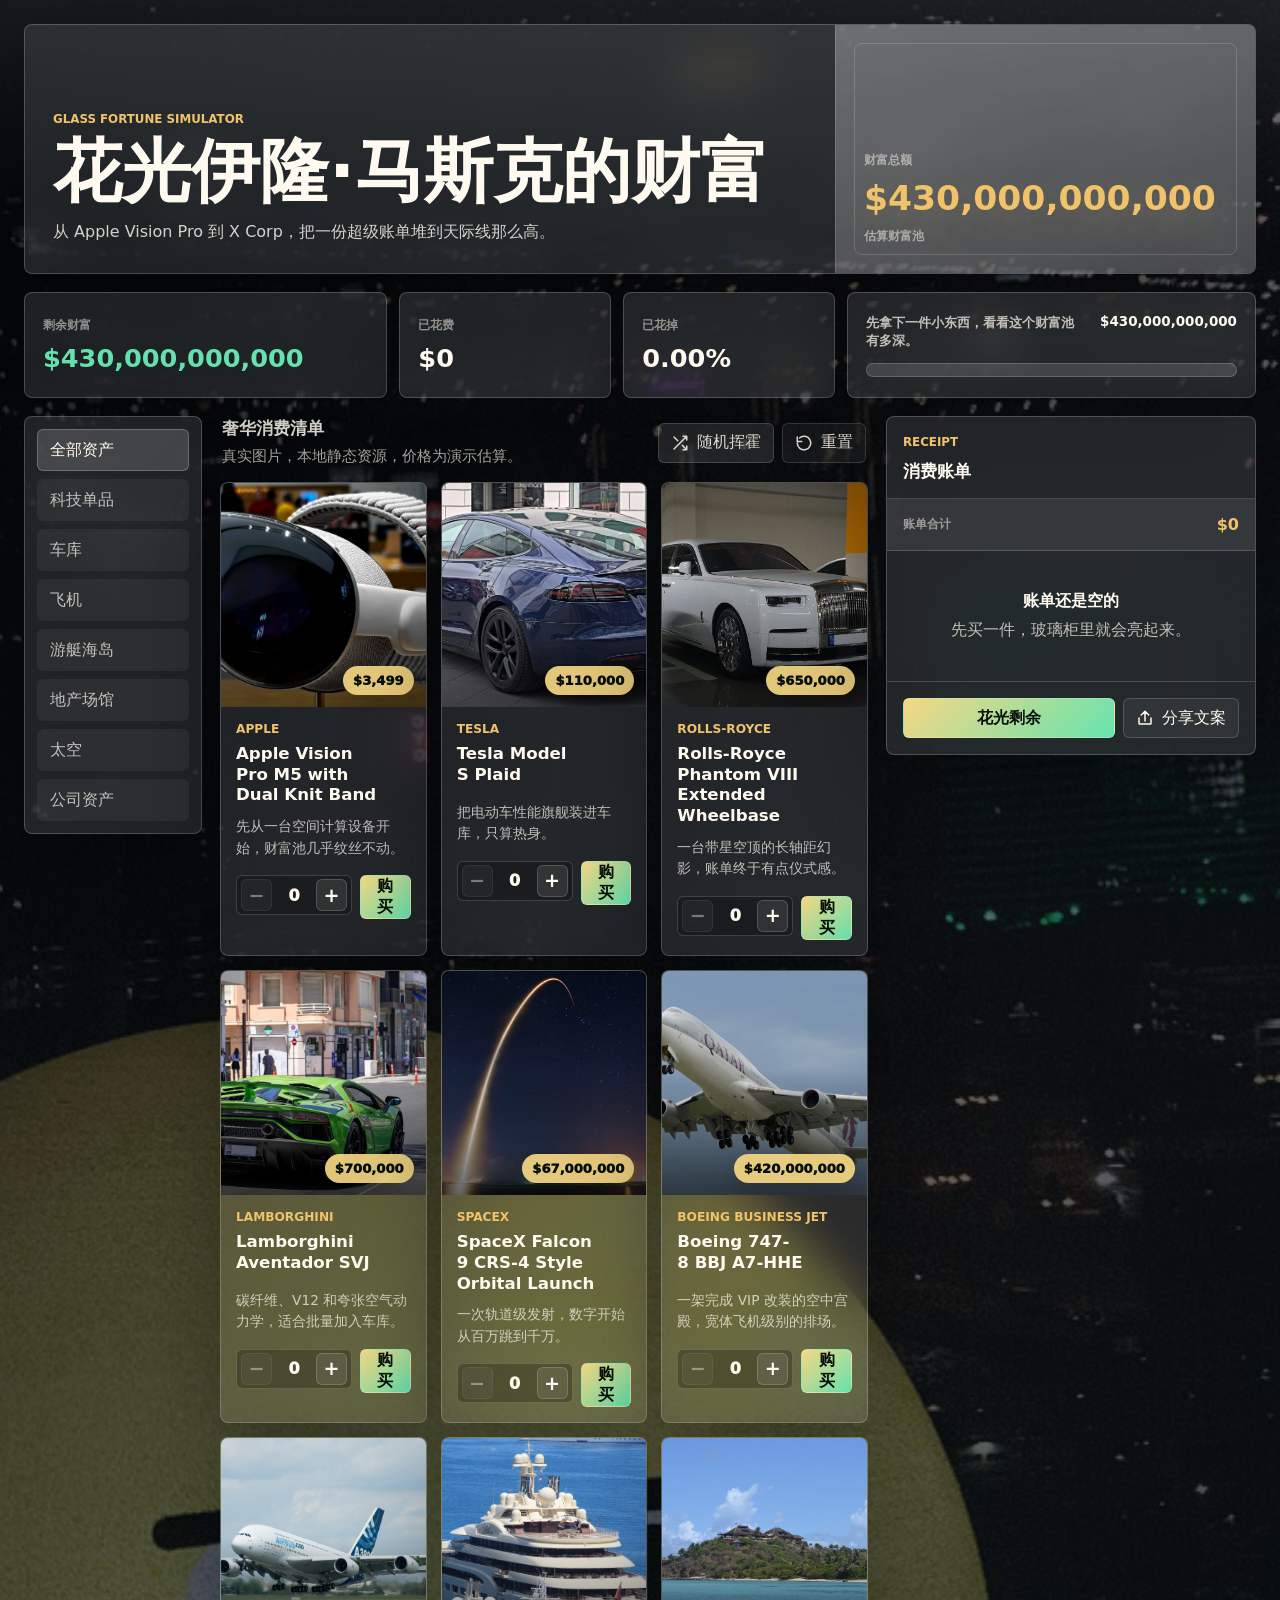
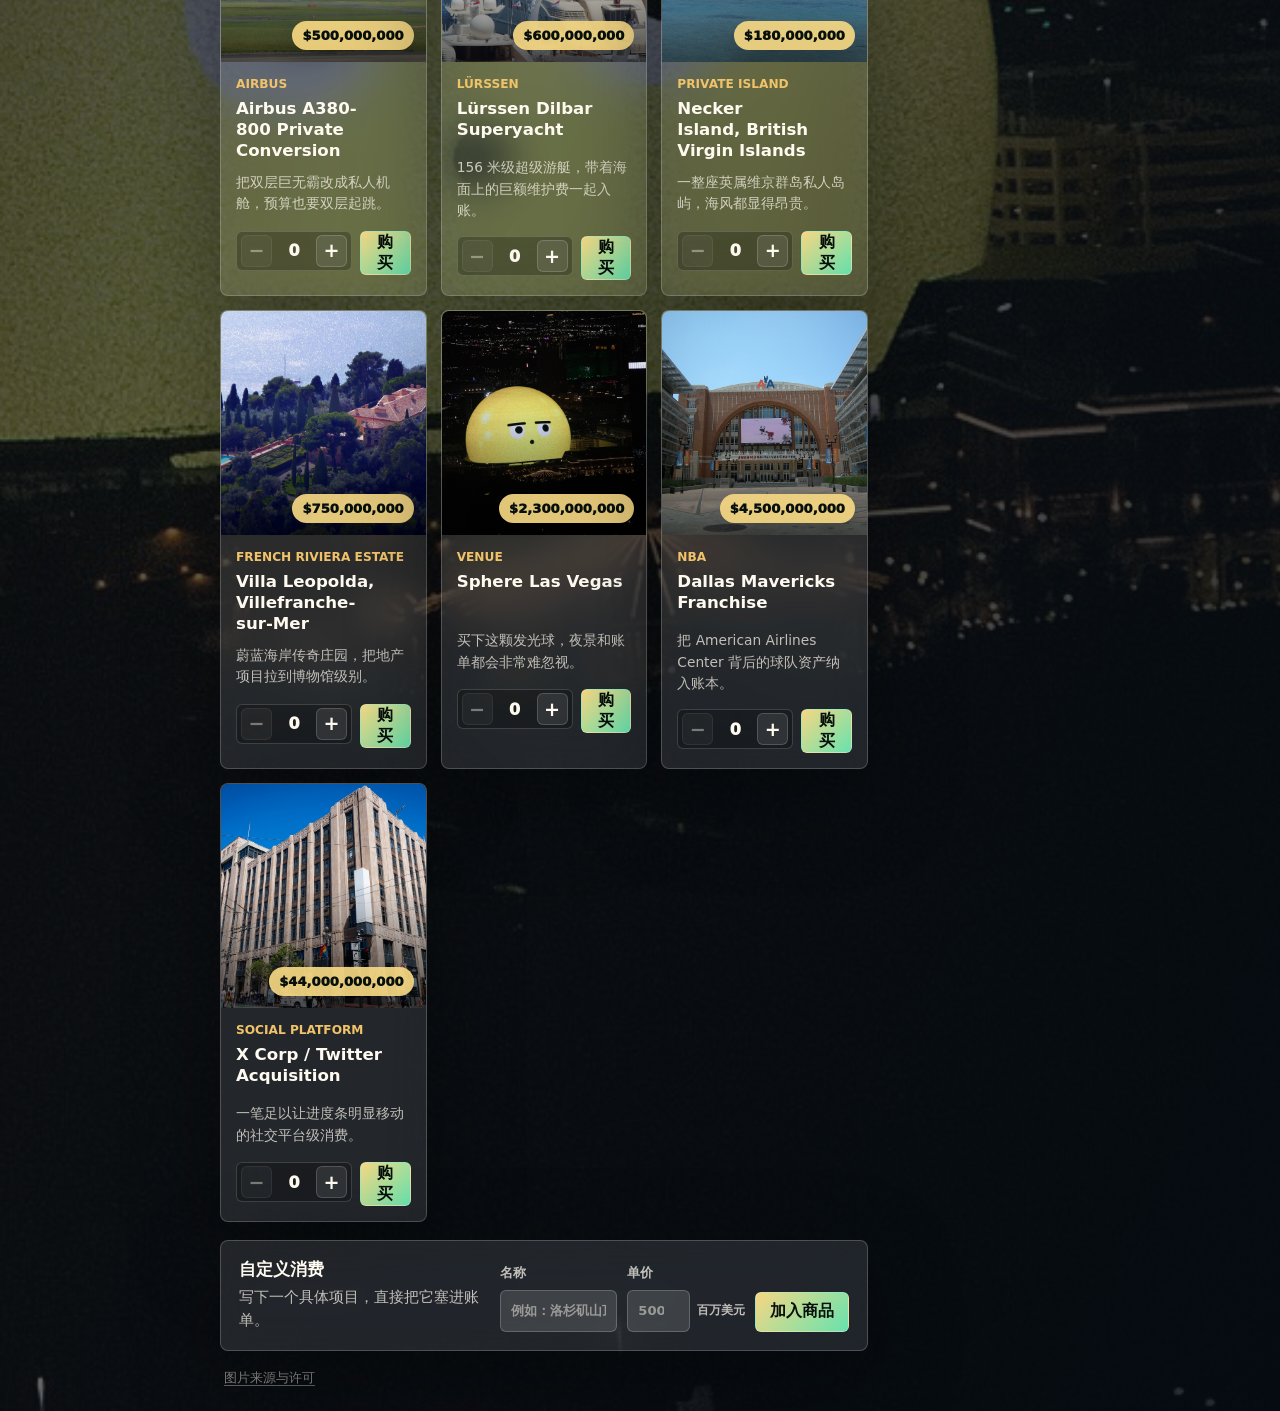
==== index.html @ 4bfed11f "Initial static wealth simulator demo" ====
<!doctype html>
<html lang="zh-CN">
  <head>
    <meta charset="utf-8" />
    <meta name="viewport" content="width=device-width, initial-scale=1" />
    <title>花光伊隆·马斯克财富模拟器</title>
    <link rel="stylesheet" href="./styles.css" />
  </head>
  <body>
    <div class="app-shell">
      <header class="topbar">
        <div class="brand-block">
          <p class="eyebrow">Glass Fortune Simulator</p>
          <h1>花光伊隆·马斯克的财富</h1>
          <p class="hero-copy">从 Apple Vision Pro 到 X Corp，把一份超级账单堆到天际线那么高。</p>
        </div>
        <section class="wealth-total-card" aria-label="财富总额">
          <span>财富总额</span>
          <strong id="wealthTotalDisplay">$430,000,000,000</strong>
          <small>估算财富池</small>
        </section>
      </header>

      <section class="scoreboard" aria-label="消费统计">
        <article class="metric metric-primary">
          <span>剩余财富</span>
          <strong id="remainingAmount">$430,000,000,000</strong>
        </article>
        <article class="metric">
          <span>已花费</span>
          <strong id="spentAmount">$0</strong>
        </article>
        <article class="metric">
          <span>已花掉</span>
          <strong id="spentPercent">0%</strong>
        </article>
        <div class="progress-wrap">
          <div class="progress-label">
            <span id="milestoneText">先拿下一件小东西，看看这个财富池有多深。</span>
            <span id="exactRemaining">$430,000,000,000</span>
          </div>
          <div class="progress-track" aria-hidden="true">
            <div id="progressFill" class="progress-fill"></div>
          </div>
        </div>
      </section>

      <main class="layout">
        <aside class="category-panel" aria-label="分类">
          <button class="category-btn is-active" data-category="all">全部资产</button>
          <button class="category-btn" data-category="tech">科技单品</button>
          <button class="category-btn" data-category="cars">车库</button>
          <button class="category-btn" data-category="aircraft">飞机</button>
          <button class="category-btn" data-category="marine">游艇海岛</button>
          <button class="category-btn" data-category="estate">地产场馆</button>
          <button class="category-btn" data-category="space">太空</button>
          <button class="category-btn" data-category="asset">公司资产</button>
        </aside>

        <section class="shop-area" aria-label="商品区">
          <div class="mobile-tabs" aria-label="移动端分类">
            <button class="category-btn is-active" data-category="all">全部</button>
            <button class="category-btn" data-category="tech">科技</button>
            <button class="category-btn" data-category="cars">车库</button>
            <button class="category-btn" data-category="aircraft">飞机</button>
            <button class="category-btn" data-category="marine">海岛</button>
            <button class="category-btn" data-category="estate">地产</button>
            <button class="category-btn" data-category="space">太空</button>
            <button class="category-btn" data-category="asset">资产</button>
          </div>

          <div class="toolbar">
            <div>
              <h2>奢华消费清单</h2>
              <p>真实图片，本地静态资源，价格为演示估算。</p>
            </div>
            <div class="toolbar-actions">
              <button id="randomBuyBtn" class="icon-btn" type="button" title="随机购买">
                <svg viewBox="0 0 24 24" aria-hidden="true">
                  <path d="M16 3h5v5M4 20 21 3M21 16v5h-5M15 15l6 6M4 4l5 5" />
                </svg>
                <span>随机挥霍</span>
              </button>
              <button id="resetBtn" class="icon-btn ghost" type="button" title="重置账单">
                <svg viewBox="0 0 24 24" aria-hidden="true">
                  <path d="M3 12a9 9 0 1 0 3-6.7M3 4v6h6" />
                </svg>
                <span>重置</span>
              </button>
            </div>
          </div>

          <div id="productGrid" class="product-grid"></div>

          <section class="custom-panel" aria-label="自定义消费">
            <div>
              <h2>自定义消费</h2>
              <p>写下一个具体项目，直接把它塞进账单。</p>
            </div>
            <form id="customForm" class="custom-form">
              <label>
                名称
                <input id="customName" type="text" maxlength="34" placeholder="例如：洛杉矶山顶私人庄园" required />
              </label>
              <label>
                单价
                <div class="input-with-unit">
                  <input id="customPrice" type="number" min="0.01" step="0.01" placeholder="500" required />
                  <span>百万美元</span>
                </div>
              </label>
              <button class="primary-btn" type="submit">加入商品</button>
            </form>
          </section>

          <footer class="site-footer">
            <a href="./image-credits.html">图片来源与许可</a>
          </footer>
        </section>

        <aside id="receiptPanel" class="receipt-panel" aria-label="账单">
          <div class="receipt-head">
            <div>
              <p class="eyebrow">Receipt</p>
              <h2>消费账单</h2>
            </div>
            <button id="closeReceiptBtn" class="close-btn" type="button" aria-label="关闭账单">
              <svg viewBox="0 0 24 24" aria-hidden="true">
                <path d="M18 6 6 18M6 6l12 12" />
              </svg>
            </button>
          </div>
          <div class="receipt-summary">
            <span>账单合计</span>
            <strong id="receiptTotal">$0</strong>
          </div>
          <div id="receiptList" class="receipt-list"></div>
          <div class="receipt-empty" id="receiptEmpty">
            <strong>账单还是空的</strong>
            <span>先买一件，玻璃柜里就会亮起来。</span>
          </div>
          <div class="receipt-actions">
            <button id="spendRestBtn" class="primary-btn" type="button">花光剩余</button>
            <button id="shareBtn" class="icon-btn ghost" type="button">
              <svg viewBox="0 0 24 24" aria-hidden="true">
                <path d="M4 12v7a1 1 0 0 0 1 1h14a1 1 0 0 0 1-1v-7M12 16V3M7 8l5-5 5 5" />
              </svg>
              <span>分享文案</span>
            </button>
          </div>
        </aside>
      </main>
    </div>

    <div id="mobileBackdrop" class="mobile-backdrop"></div>
    <nav class="mobile-bottom-bar" aria-label="移动端账单栏">
      <div>
        <span>已花费</span>
        <strong id="mobileSpent">$0</strong>
      </div>
      <button id="openReceiptBtn" class="primary-btn" type="button">查看账单</button>
    </nav>

    <div id="toast" class="toast" role="status" aria-live="polite"></div>
    <script src="./script.js"></script>
  </body>
</html>
---- styles.css ----
:root {
  --ink: #fffaf0;
  --muted: rgba(255, 250, 240, 0.72);
  --faint: rgba(255, 250, 240, 0.52);
  --line: rgba(255, 255, 255, 0.2);
  --glass: rgba(255, 255, 255, 0.105);
  --glass-strong: rgba(255, 255, 255, 0.17);
  --glass-dark: rgba(9, 14, 18, 0.44);
  --black: #090e12;
  --gold: #f0c36a;
  --rose: #f08b74;
  --cyan: #92e6ff;
  --green: #67e1af;
  --shadow: 0 28px 90px rgba(0, 0, 0, 0.34);
  --radius: 8px;
}

* {
  box-sizing: border-box;
}

html {
  min-width: 320px;
}

body {
  margin: 0;
  min-height: 100vh;
  color: var(--ink);
  font-family:
    Inter, ui-sans-serif, system-ui, -apple-system, BlinkMacSystemFont, "Segoe UI",
    "Microsoft YaHei", sans-serif;
  background-color: #080d12;
  background-image:
    linear-gradient(115deg, rgba(4, 7, 10, 0.86), rgba(16, 20, 25, 0.62) 48%, rgba(5, 12, 18, 0.88)),
    url("./assets/products/sphere-las-vegas.jpg");
  background-position: center top;
  background-size: auto, cover;
  background-repeat: repeat, no-repeat;
}

body::before {
  position: fixed;
  inset: 0;
  z-index: -1;
  content: "";
  background: linear-gradient(180deg, rgba(255, 255, 255, 0.08), transparent 24%);
  pointer-events: none;
}

button,
input {
  font: inherit;
}

button {
  cursor: pointer;
}

button:disabled {
  cursor: not-allowed;
  opacity: 0.42;
}

a {
  color: inherit;
}

.app-shell {
  width: min(1500px, 100%);
  margin: 0 auto;
  padding: 24px;
}

.topbar,
.metric,
.progress-wrap,
.category-panel,
.product-card,
.custom-panel,
.receipt-panel,
.mobile-bottom-bar {
  background: var(--glass);
  border: 1px solid var(--line);
  box-shadow: var(--shadow);
  backdrop-filter: blur(22px) saturate(140%);
  -webkit-backdrop-filter: blur(22px) saturate(140%);
}

.topbar {
  display: grid;
  grid-template-columns: minmax(0, 1fr) minmax(420px, 0.48fr);
  align-items: stretch;
  gap: 18px;
  min-height: 250px;
  overflow: hidden;
  border-radius: var(--radius);
}

.brand-block {
  display: flex;
  flex-direction: column;
  justify-content: flex-end;
  min-width: 0;
  padding: 28px;
}

.eyebrow {
  margin: 0 0 10px;
  color: var(--gold);
  font-size: 0.74rem;
  font-weight: 900;
  letter-spacing: 0;
  text-transform: uppercase;
}

h1,
h2,
h3,
p {
  margin-top: 0;
}

h1 {
  max-width: 920px;
  margin-bottom: 14px;
  font-size: clamp(2.45rem, 5.4vw, 5.8rem);
  line-height: 0.98;
  letter-spacing: 0;
  text-wrap: balance;
}

h2 {
  margin-bottom: 6px;
  font-size: 1.05rem;
  line-height: 1.25;
}

p {
  color: var(--muted);
  line-height: 1.55;
}

.hero-copy {
  max-width: 680px;
  margin-bottom: 0;
  color: rgba(255, 250, 240, 0.82);
  font-size: 1rem;
}

.wealth-total-card {
  position: relative;
  display: flex;
  flex-direction: column;
  justify-content: flex-end;
  gap: 12px;
  min-width: 0;
  padding: 28px;
  background:
    linear-gradient(160deg, rgba(255, 255, 255, 0.21), rgba(255, 255, 255, 0.07)),
    rgba(255, 255, 255, 0.1);
  border-left: 1px solid var(--line);
}

.wealth-total-card::before {
  position: absolute;
  inset: 18px;
  content: "";
  border: 1px solid rgba(255, 255, 255, 0.16);
  border-radius: var(--radius);
  pointer-events: none;
}

.wealth-total-card span,
.wealth-total-card small,
.metric span,
.receipt-summary span,
.mobile-bottom-bar span,
.product-kicker,
.line-item-meta {
  color: var(--faint);
  font-size: 0.76rem;
  font-weight: 850;
  letter-spacing: 0;
  text-transform: uppercase;
}

.wealth-total-card strong {
  position: relative;
  z-index: 1;
  color: var(--gold);
  font-size: clamp(1.55rem, 2.7vw, 2.65rem);
  line-height: 1.02;
  overflow-wrap: anywhere;
  white-space: nowrap;
  text-shadow: 0 12px 38px rgba(240, 195, 106, 0.22);
}

.wealth-total-card small {
  position: relative;
  z-index: 1;
  text-transform: none;
}

.scoreboard {
  display: grid;
  grid-template-columns: minmax(260px, 1.2fr) repeat(2, minmax(180px, 0.7fr)) minmax(340px, 1.35fr);
  gap: 12px;
  margin: 18px 0;
}

.metric,
.progress-wrap {
  min-width: 0;
  border-radius: var(--radius);
}

.metric {
  display: flex;
  flex-direction: column;
  justify-content: center;
  gap: 10px;
  min-height: 106px;
  padding: 18px;
}

.metric strong {
  overflow-wrap: anywhere;
  font-size: clamp(1.05rem, 2vw, 1.68rem);
  line-height: 1.15;
}

.metric-primary strong {
  color: var(--green);
}

.progress-wrap {
  display: flex;
  flex-direction: column;
  justify-content: center;
  gap: 13px;
  min-height: 106px;
  padding: 18px;
}

.progress-label {
  display: flex;
  align-items: flex-start;
  justify-content: space-between;
  gap: 14px;
  color: var(--muted);
  font-size: 0.84rem;
  font-weight: 750;
}

.progress-label span:last-child {
  color: var(--ink);
  white-space: nowrap;
}

.progress-track {
  height: 14px;
  overflow: hidden;
  background: rgba(255, 255, 255, 0.14);
  border: 1px solid rgba(255, 255, 255, 0.18);
  border-radius: 999px;
}

.progress-fill {
  width: 0;
  height: 100%;
  background: linear-gradient(90deg, var(--cyan), var(--green), var(--gold), var(--rose));
  border-radius: inherit;
  box-shadow: 0 0 24px rgba(146, 230, 255, 0.36);
  transition: width 220ms ease;
}

.layout {
  display: grid;
  grid-template-columns: 178px minmax(0, 1fr) 370px;
  align-items: start;
  gap: 18px;
}

.category-panel,
.receipt-panel {
  position: sticky;
  top: 18px;
}

.category-panel {
  display: grid;
  gap: 8px;
  padding: 12px;
  border-radius: var(--radius);
}

.category-btn {
  min-height: 42px;
  padding: 0 12px;
  color: var(--muted);
  text-align: left;
  background: rgba(255, 255, 255, 0.05);
  border: 1px solid transparent;
  border-radius: 6px;
  white-space: nowrap;
}

.category-btn:hover,
.category-btn.is-active {
  color: var(--ink);
  background: rgba(255, 255, 255, 0.16);
  border-color: rgba(255, 255, 255, 0.22);
}

.shop-area {
  min-width: 0;
}

.mobile-tabs {
  display: none;
}

.toolbar {
  display: flex;
  align-items: center;
  justify-content: space-between;
  gap: 14px;
  margin-bottom: 14px;
  padding: 2px 2px 0;
}

.toolbar p,
.custom-panel p {
  margin-bottom: 0;
  font-size: 0.92rem;
}

.toolbar-actions,
.quantity-row,
.receipt-actions {
  display: flex;
  align-items: center;
  gap: 8px;
}

.icon-btn,
.primary-btn,
.qty-btn,
.close-btn,
.remove-btn {
  display: inline-flex;
  align-items: center;
  justify-content: center;
  gap: 8px;
  min-height: 40px;
  color: var(--ink);
  border-radius: 6px;
  border: 1px solid transparent;
  transition:
    transform 150ms ease,
    background 150ms ease,
    border-color 150ms ease;
}

.icon-btn:active,
.primary-btn:active,
.qty-btn:active,
.close-btn:active,
.remove-btn:active {
  transform: translateY(1px);
}

.icon-btn {
  padding: 0 12px;
  background: rgba(255, 255, 255, 0.12);
  border-color: rgba(255, 255, 255, 0.18);
}

.icon-btn svg,
.close-btn svg,
.remove-btn svg {
  width: 18px;
  height: 18px;
  fill: none;
  stroke: currentColor;
  stroke-width: 2;
  stroke-linecap: round;
  stroke-linejoin: round;
}

.icon-btn.ghost,
.close-btn,
.remove-btn {
  background: rgba(255, 255, 255, 0.06);
  border-color: rgba(255, 255, 255, 0.16);
}

.primary-btn {
  padding: 0 14px;
  color: #07100d;
  font-weight: 900;
  background: linear-gradient(135deg, #f6d783, #66e3af);
  border-color: rgba(255, 255, 255, 0.22);
}

.primary-btn:hover {
  background: linear-gradient(135deg, #ffe6a6, #8cf5c7);
}

.product-grid {
  display: grid;
  grid-template-columns: repeat(3, minmax(0, 1fr));
  gap: 14px;
}

.product-card {
  min-width: 0;
  overflow: hidden;
  border-radius: var(--radius);
}

.product-visual {
  position: relative;
  height: 224px;
  overflow: hidden;
  background: rgba(255, 255, 255, 0.08);
}

.product-visual img {
  width: 100%;
  height: 100%;
  display: block;
  object-fit: cover;
  object-position: var(--image-position, center);
  transform: scale(1.01);
  transition: transform 220ms ease;
}

.product-card:hover .product-visual img {
  transform: scale(1.045);
}

.product-visual::after {
  position: absolute;
  inset: 0;
  content: "";
  background: linear-gradient(180deg, transparent 44%, rgba(0, 0, 0, 0.62));
}

.product-price {
  position: absolute;
  right: 12px;
  bottom: 12px;
  z-index: 1;
  max-width: calc(100% - 24px);
  padding: 7px 10px;
  color: #07100d;
  overflow-wrap: anywhere;
  font-size: 0.82rem;
  font-weight: 950;
  background: rgba(246, 215, 131, 0.92);
  border-radius: 999px;
  box-shadow: 0 12px 32px rgba(0, 0, 0, 0.28);
}

.product-body {
  min-width: 0;
  padding: 15px;
}

.product-kicker {
  display: block;
  margin-bottom: 8px;
  color: var(--gold);
}

.product-body h3 {
  margin: 0;
  min-height: 48px;
  font-size: 1.04rem;
  line-height: 1.25;
  text-wrap: balance;
}

.product-body p {
  min-height: 44px;
  margin: 10px 0 0;
  color: var(--muted);
  font-size: 0.86rem;
}

.product-actions {
  display: grid;
  grid-template-columns: 116px minmax(0, 1fr);
  gap: 8px;
  padding: 0 15px 15px;
}

.quantity-row {
  min-width: 0;
  height: 40px;
  justify-content: space-between;
  padding: 0 4px;
  background: rgba(0, 0, 0, 0.24);
  border: 1px solid rgba(255, 255, 255, 0.16);
  border-radius: 6px;
}

.qty-btn,
.remove-btn,
.close-btn {
  width: 32px;
  min-height: 32px;
  padding: 0;
}

.qty-btn {
  background: rgba(255, 255, 255, 0.1);
  border-color: rgba(255, 255, 255, 0.16);
  font-size: 1.2rem;
  font-weight: 900;
}

.qty-count {
  min-width: 28px;
  text-align: center;
  font-weight: 950;
}

.buy-btn {
  width: 100%;
}

.custom-panel {
  display: grid;
  grid-template-columns: minmax(0, 0.82fr) minmax(0, 1.18fr);
  gap: 18px;
  margin-top: 18px;
  padding: 18px;
  border-radius: var(--radius);
}

.custom-form {
  display: grid;
  grid-template-columns: minmax(0, 1fr) minmax(0, 1fr) auto;
  align-items: end;
  gap: 10px;
}

.custom-form label {
  display: grid;
  gap: 8px;
  min-width: 0;
  color: var(--muted);
  font-size: 0.82rem;
  font-weight: 850;
}

.custom-form input {
  width: 100%;
  min-width: 0;
  height: 42px;
  padding: 0 10px;
  color: var(--ink);
  outline: none;
  background: rgba(255, 255, 255, 0.13);
  border: 1px solid rgba(255, 255, 255, 0.2);
  border-radius: 6px;
}

.custom-form input::placeholder {
  color: rgba(255, 250, 240, 0.48);
}

.input-with-unit {
  display: grid;
  grid-template-columns: minmax(0, 1fr) auto;
  align-items: center;
  gap: 7px;
}

.input-with-unit span {
  color: var(--muted);
  white-space: nowrap;
  font-size: 0.78rem;
}

.site-footer {
  padding: 18px 4px 0;
  color: var(--faint);
  font-size: 0.82rem;
}

.site-footer a {
  text-decoration-color: rgba(255, 255, 255, 0.36);
  text-underline-offset: 3px;
}

.receipt-panel {
  max-height: calc(100vh - 36px);
  display: flex;
  flex-direction: column;
  min-width: 0;
  overflow: hidden;
  border-radius: var(--radius);
}

.receipt-head,
.receipt-summary,
.receipt-actions {
  padding: 16px;
}

.receipt-head {
  display: flex;
  align-items: flex-start;
  justify-content: space-between;
  gap: 12px;
  border-bottom: 1px solid rgba(255, 255, 255, 0.16);
}

.receipt-head h2 {
  margin-bottom: 0;
}

.close-btn {
  display: none;
}

.receipt-summary {
  display: flex;
  align-items: center;
  justify-content: space-between;
  gap: 10px;
  background: rgba(255, 255, 255, 0.08);
  border-bottom: 1px solid rgba(255, 255, 255, 0.16);
}

.receipt-summary strong {
  overflow-wrap: anywhere;
  text-align: right;
  color: var(--gold);
}

.receipt-list {
  min-height: 0;
  overflow-y: auto;
}

.receipt-item {
  display: grid;
  grid-template-columns: 54px minmax(0, 1fr) auto;
  gap: 11px;
  padding: 13px 16px;
  border-bottom: 1px solid rgba(255, 255, 255, 0.13);
}

.receipt-thumb {
  width: 54px;
  height: 54px;
  object-fit: cover;
  border-radius: 6px;
}

.receipt-item strong,
.receipt-item span {
  display: block;
}

.receipt-item strong {
  overflow-wrap: anywhere;
  font-size: 0.92rem;
  line-height: 1.28;
}

.receipt-item span {
  margin-top: 4px;
  color: var(--muted);
  font-size: 0.8rem;
}

.receipt-item-total {
  align-self: center;
  min-width: 105px;
  color: var(--green);
  text-align: right;
  font-weight: 950;
  overflow-wrap: anywhere;
}

.remove-btn {
  grid-column: 3;
  justify-self: end;
}

.receipt-empty {
  display: grid;
  place-items: center;
  gap: 8px;
  padding: 40px 18px;
  color: var(--muted);
  text-align: center;
}

.receipt-empty strong {
  color: var(--ink);
}

.receipt-actions {
  margin-top: auto;
  border-top: 1px solid rgba(255, 255, 255, 0.16);
}

.receipt-actions .primary-btn {
  flex: 1;
}

.mobile-bottom-bar,
.mobile-backdrop {
  display: none;
}

.toast {
  position: fixed;
  left: 50%;
  bottom: 24px;
  z-index: 60;
  max-width: min(540px, calc(100vw - 32px));
  padding: 12px 16px;
  color: var(--ink);
  background: rgba(9, 14, 18, 0.78);
  border: 1px solid rgba(255, 255, 255, 0.18);
  border-radius: 6px;
  box-shadow: var(--shadow);
  opacity: 0;
  pointer-events: none;
  transform: translate(-50%, 12px);
  backdrop-filter: blur(18px);
  transition:
    opacity 160ms ease,
    transform 160ms ease;
}

.toast.is-visible {
  opacity: 1;
  transform: translate(-50%, 0);
}

@media (max-width: 1220px) {
  .scoreboard {
    grid-template-columns: repeat(3, minmax(0, 1fr));
  }

  .progress-wrap {
    grid-column: 1 / -1;
  }

  .layout {
    grid-template-columns: 158px minmax(0, 1fr) 335px;
  }

  .product-grid {
    grid-template-columns: repeat(2, minmax(0, 1fr));
  }

  .custom-panel,
  .custom-form {
    grid-template-columns: 1fr;
  }
}

@media (max-width: 940px) {
  body {
    padding-bottom: 82px;
    background-attachment: scroll;
  }

  .app-shell {
    padding: 12px;
  }

  .topbar {
    grid-template-columns: 1fr;
    min-height: auto;
  }

  .brand-block,
  .wealth-total-card {
    padding: 20px;
  }

  .wealth-total-card {
    border-top: 1px solid var(--line);
    border-left: 0;
  }

  .wealth-total-card strong {
    white-space: normal;
  }

  .scoreboard {
    grid-template-columns: 1fr 1fr;
    gap: 10px;
  }

  .metric-primary,
  .progress-wrap {
    grid-column: 1 / -1;
  }

  .layout {
    display: block;
  }

  .category-panel {
    display: none;
  }

  .mobile-tabs {
    position: sticky;
    top: 0;
    z-index: 15;
    display: flex;
    gap: 8px;
    width: calc(100vw - 24px);
    padding: 10px 0;
    overflow-x: auto;
    background: rgba(9, 14, 18, 0.6);
    backdrop-filter: blur(18px);
    scrollbar-width: none;
  }

  .mobile-tabs::-webkit-scrollbar {
    display: none;
  }

  .mobile-tabs .category-btn {
    flex: 0 0 auto;
    min-height: 38px;
    background: rgba(255, 255, 255, 0.12);
    border-color: rgba(255, 255, 255, 0.16);
  }

  .toolbar {
    align-items: flex-start;
    flex-direction: column;
    gap: 10px;
    margin-top: 4px;
  }

  .toolbar-actions {
    width: 100%;
  }

  .toolbar-actions .icon-btn {
    flex: 1;
  }

  .product-grid {
    grid-template-columns: 1fr;
  }

  .product-visual {
    height: 220px;
  }

  .receipt-panel {
    position: fixed;
    top: auto;
    right: 0;
    bottom: 0;
    left: 0;
    z-index: 50;
    max-height: 82vh;
    border-radius: 8px 8px 0 0;
    transform: translateY(110%);
    transition: transform 180ms ease;
  }

  .receipt-panel.is-open {
    transform: translateY(0);
  }

  .close-btn {
    display: inline-flex;
  }

  .mobile-backdrop {
    position: fixed;
    inset: 0;
    z-index: 45;
    background: rgba(0, 0, 0, 0.48);
  }

  .mobile-backdrop.is-visible {
    display: block;
  }

  .mobile-bottom-bar {
    position: fixed;
    right: 12px;
    bottom: 12px;
    left: 12px;
    z-index: 40;
    display: flex;
    align-items: center;
    justify-content: space-between;
    gap: 12px;
    padding: 12px;
    border-radius: var(--radius);
  }

  .mobile-bottom-bar div {
    min-width: 0;
  }

  .mobile-bottom-bar strong {
    display: block;
    overflow-wrap: anywhere;
    font-size: 1rem;
  }
}

@media (max-width: 540px) {
  h1 {
    font-size: 2.28rem;
    line-height: 1.05;
  }

  .hero-copy {
    font-size: 0.92rem;
  }

  .wealth-total-card strong {
    font-size: 1.58rem;
  }

  .scoreboard {
    grid-template-columns: 1fr;
  }

  .metric,
  .progress-wrap {
    grid-column: auto;
    min-height: auto;
    padding: 14px;
  }

  .progress-label {
    display: grid;
  }

  .progress-label span:last-child {
    white-space: normal;
  }

  .toolbar-actions {
    display: grid;
    grid-template-columns: 1fr 1fr;
  }

  .icon-btn span {
    overflow: hidden;
    text-overflow: ellipsis;
    white-space: nowrap;
  }

  .product-body h3,
  .product-body p {
    min-height: auto;
  }

  .product-actions {
    grid-template-columns: 112px minmax(0, 1fr);
  }

  .custom-panel {
    padding: 16px;
  }

  .receipt-actions {
    display: grid;
    grid-template-columns: 1fr;
  }

  .receipt-item {
    grid-template-columns: 48px minmax(0, 1fr);
  }

  .receipt-thumb {
    width: 48px;
    height: 48px;
  }

  .receipt-item-total,
  .remove-btn {
    grid-column: 2;
    justify-self: start;
    text-align: left;
  }
}
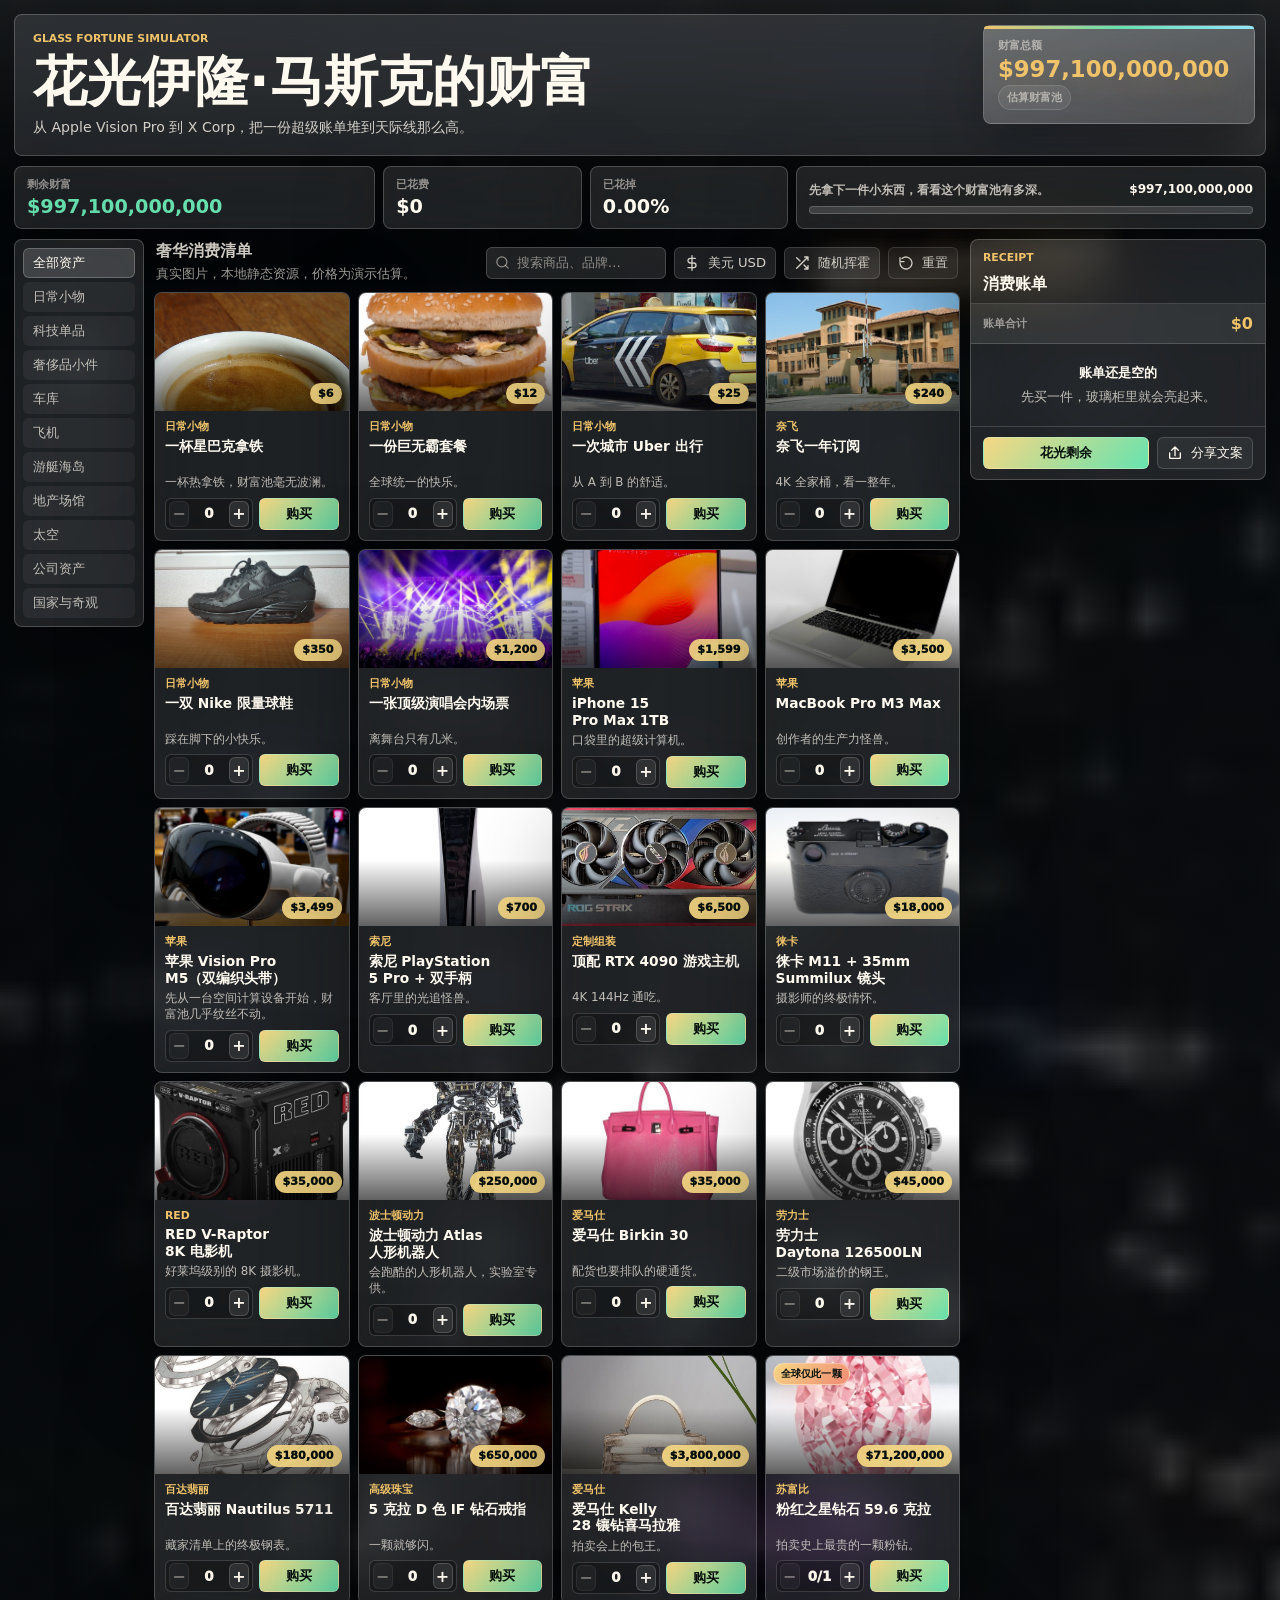
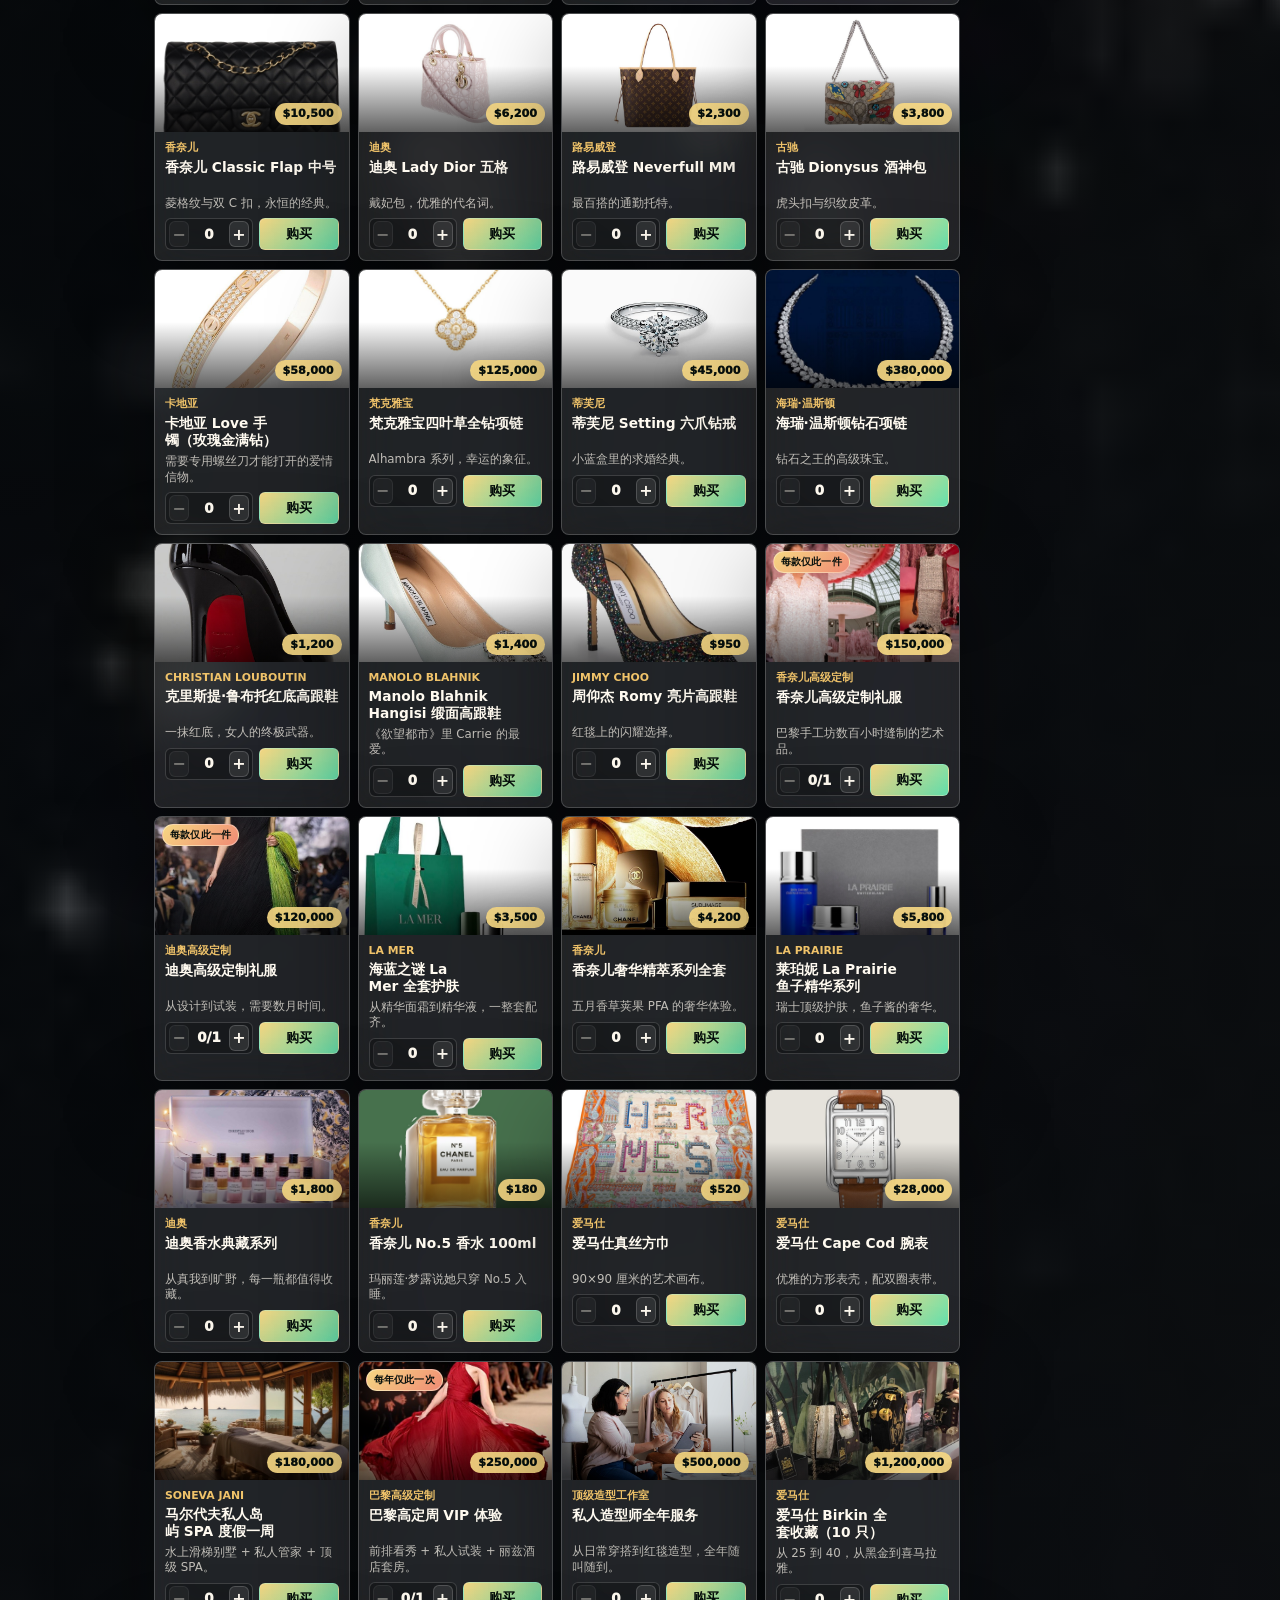
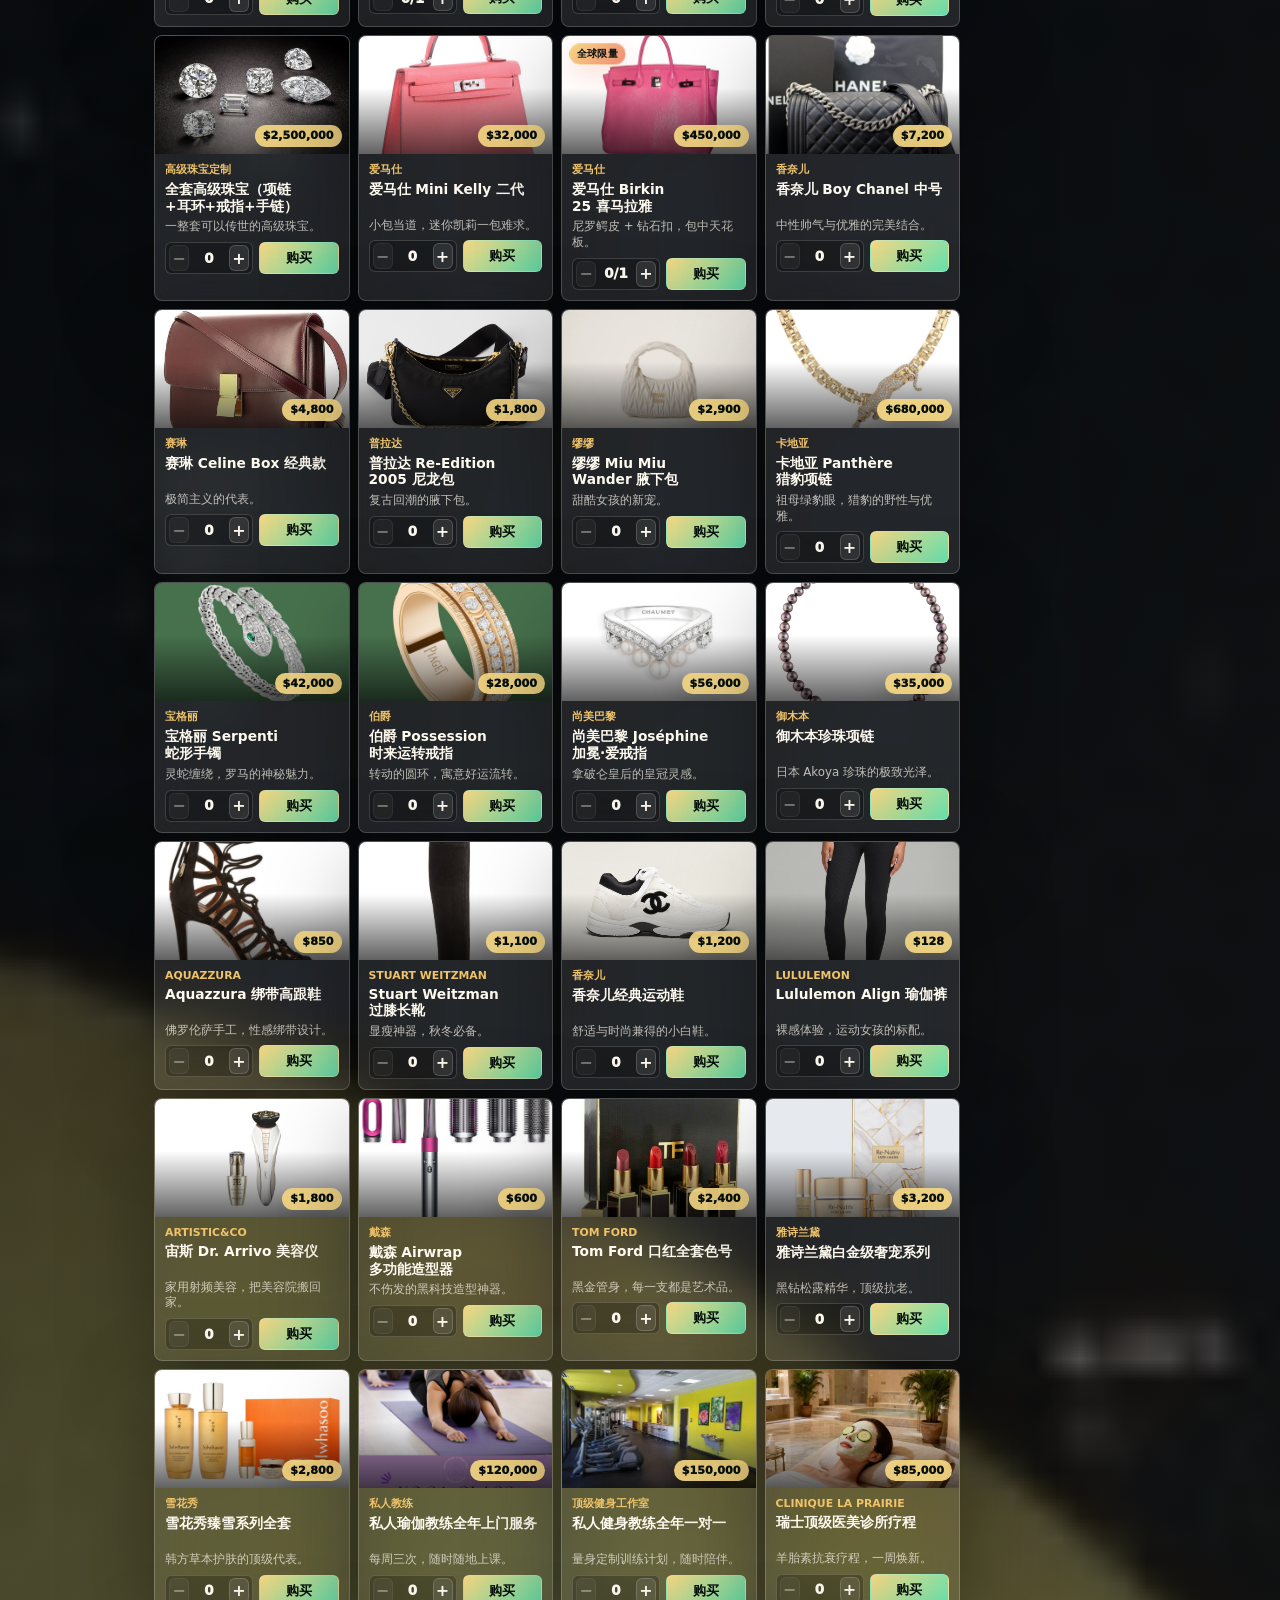
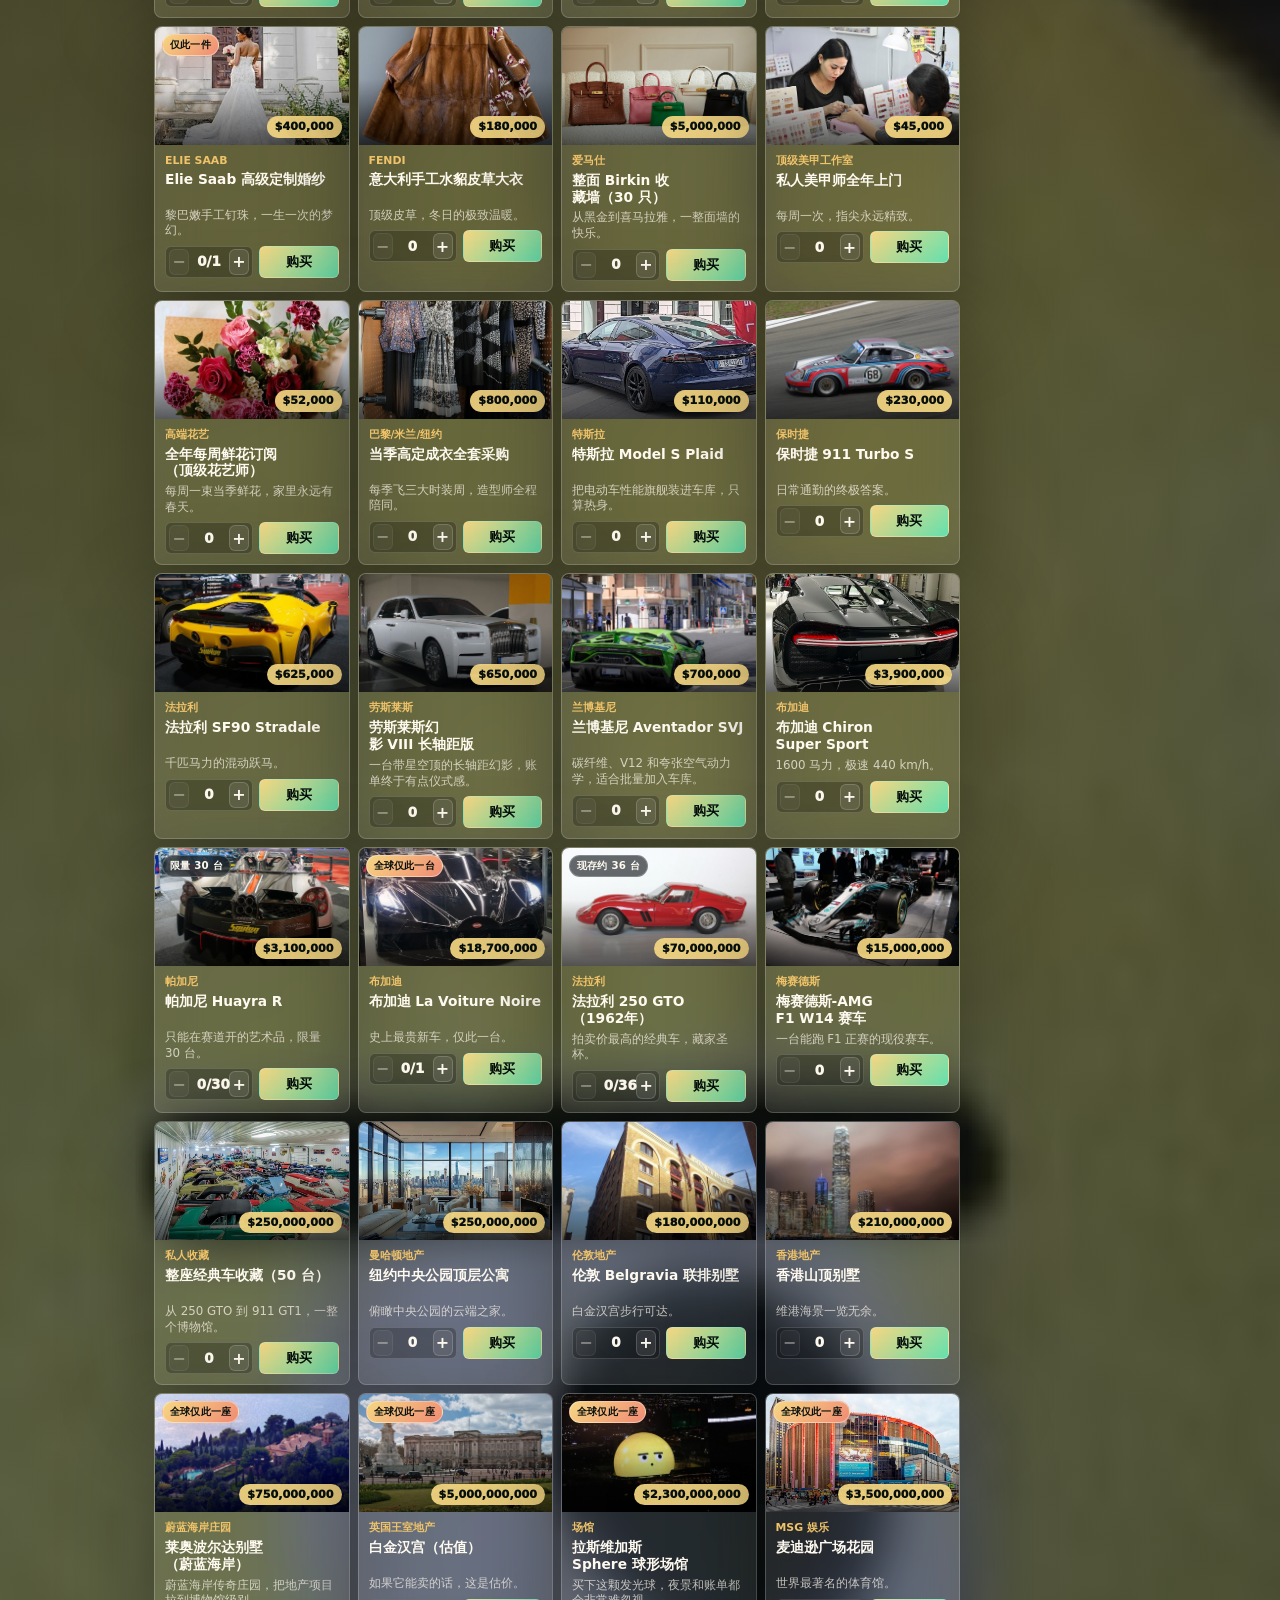
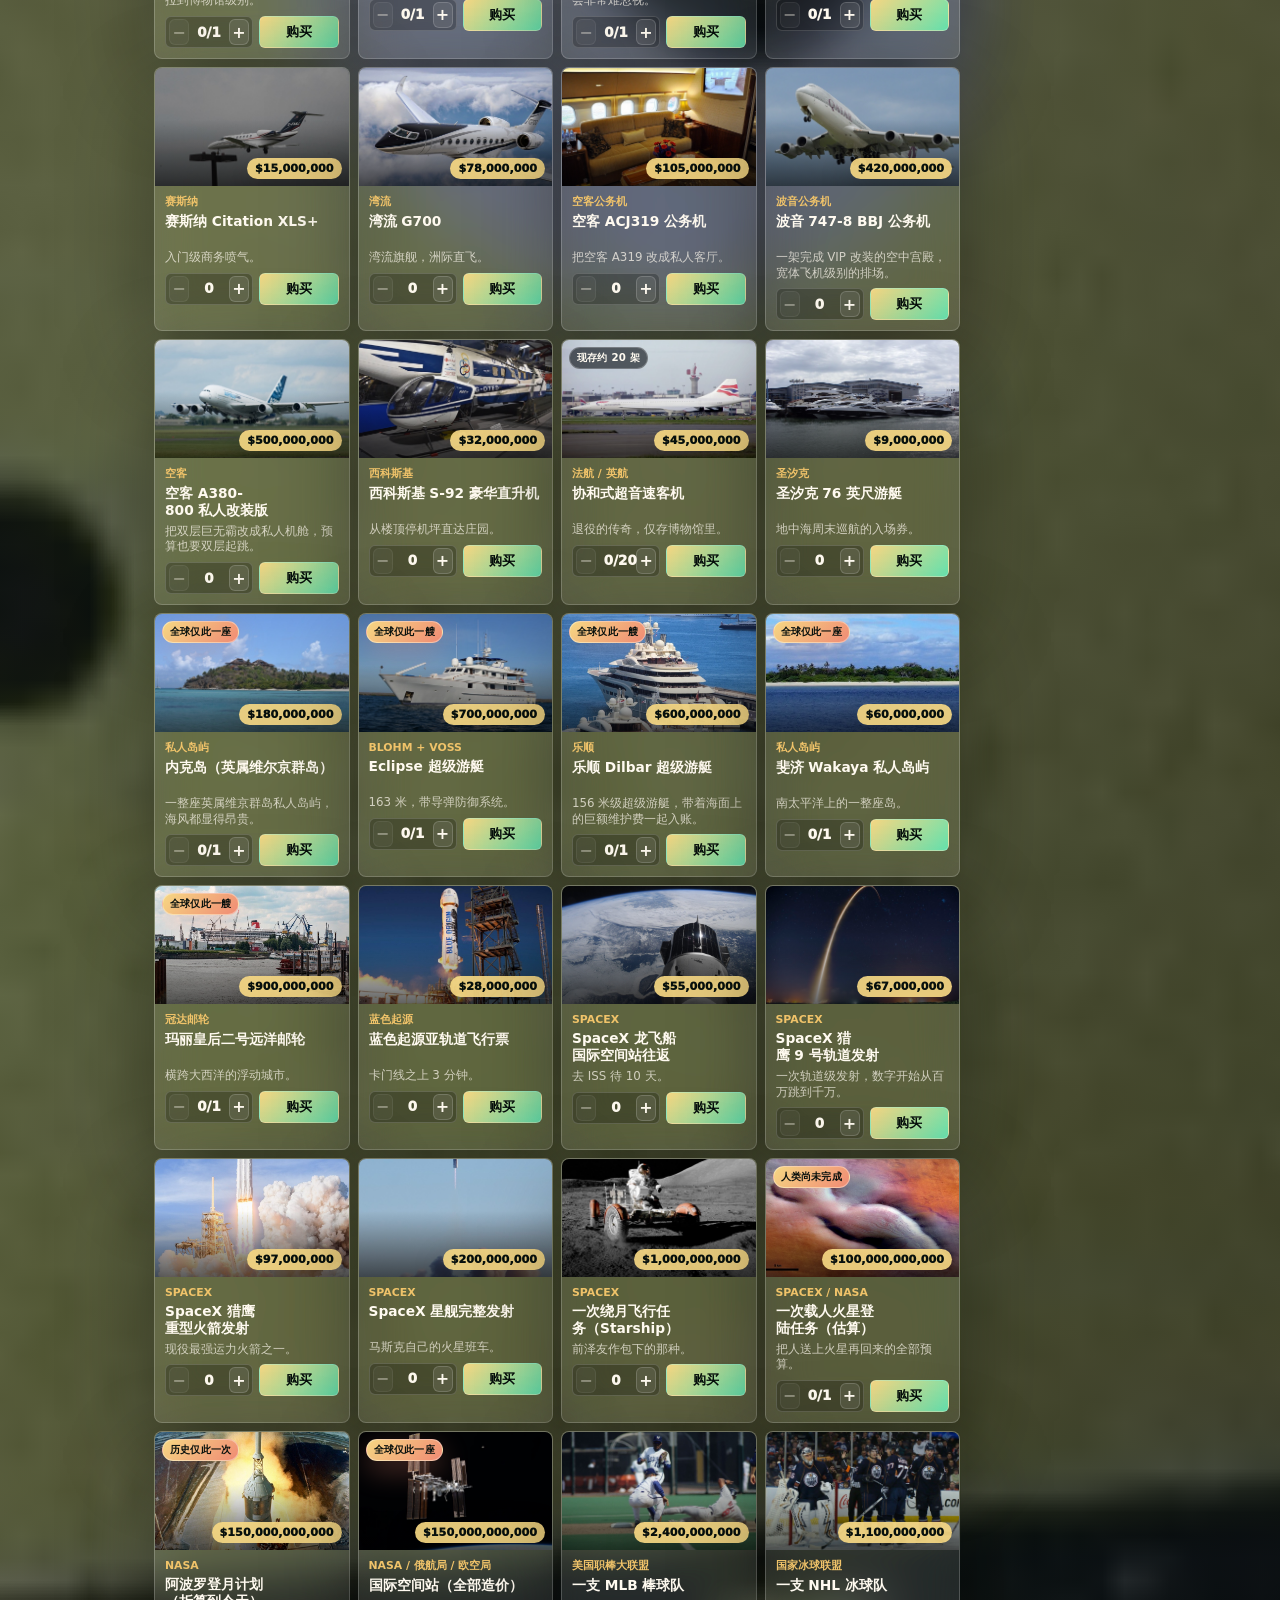
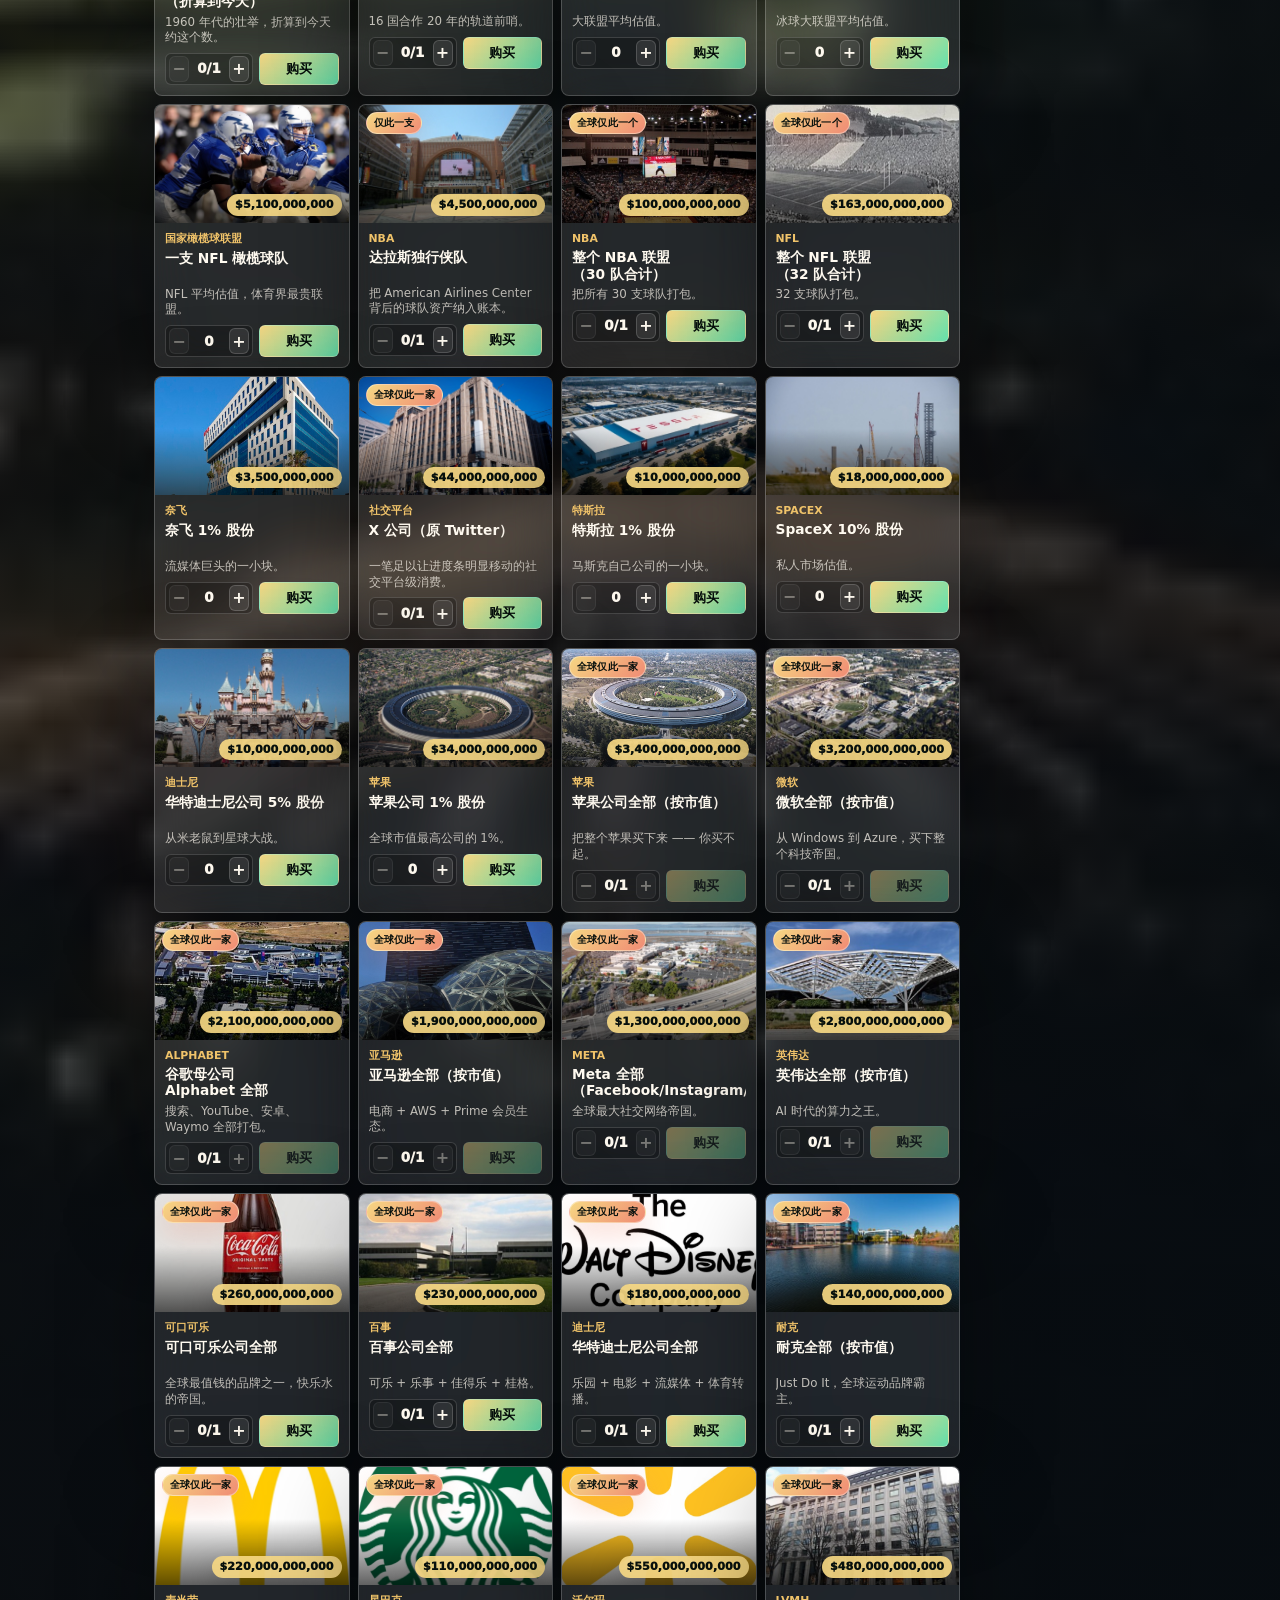
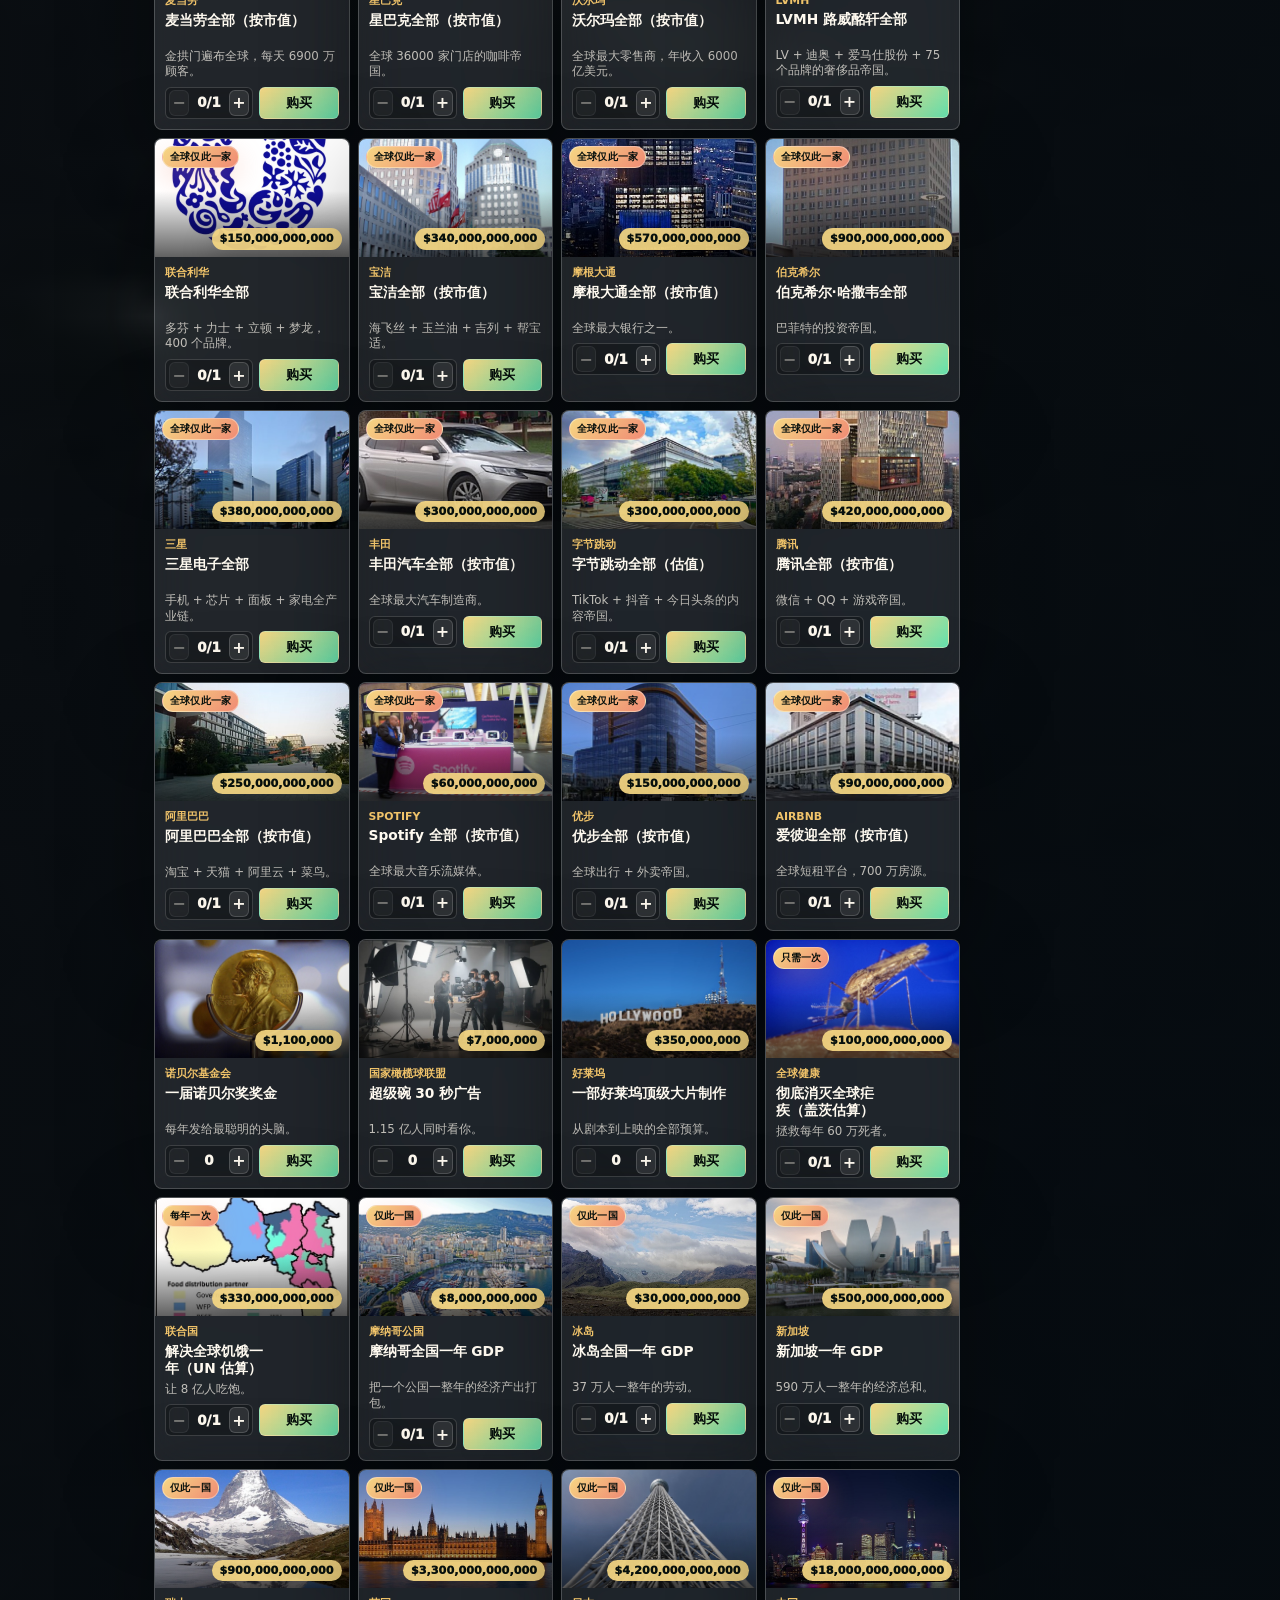
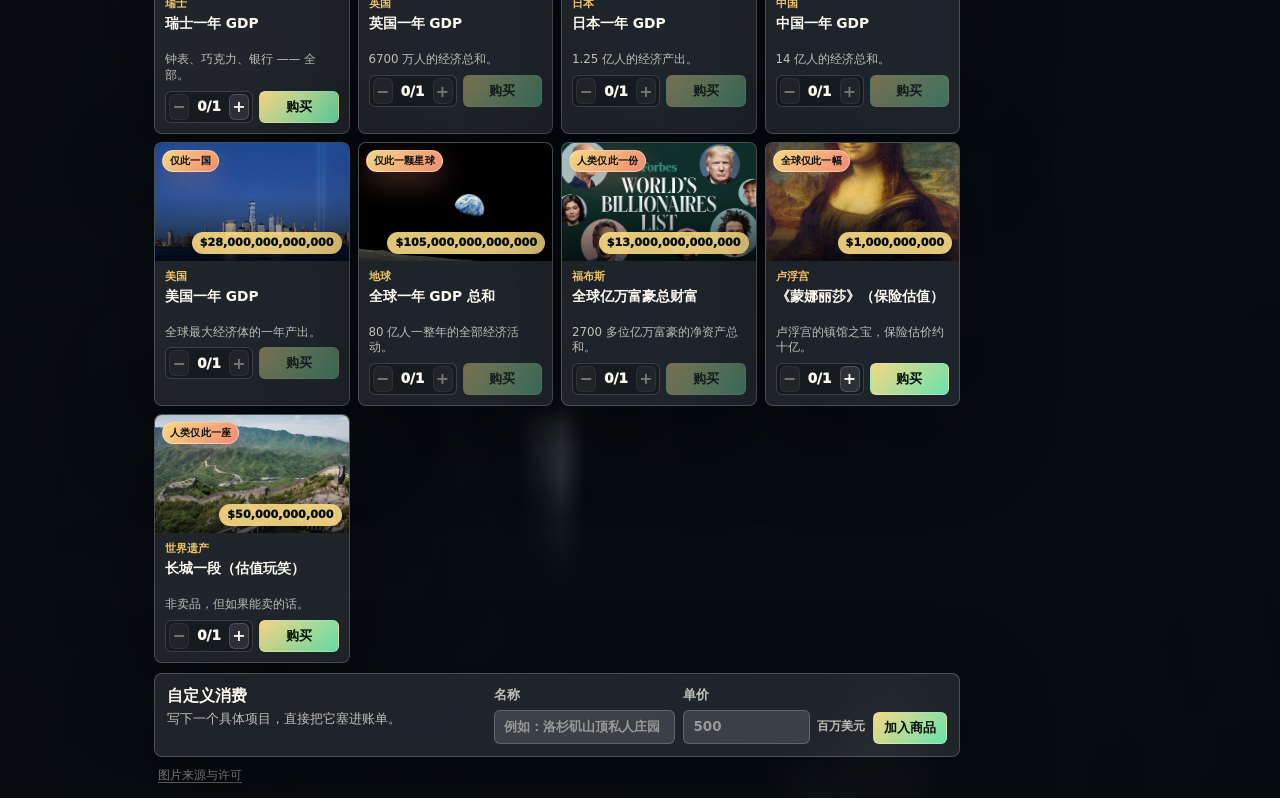
==== commit 227f4025: "Deploy image-calibrated simulator to GitHub Pages" ====
--- a/index.html
+++ b/index.html
@@ -16,7 +16,7 @@
         </div>
         <section class="wealth-total-card" aria-label="财富总额">
           <span>财富总额</span>
-          <strong id="wealthTotalDisplay">$430,000,000,000</strong>
+          <strong id="wealthTotalDisplay">$997.1B</strong>
           <small>估算财富池</small>
         </section>
       </header>
@@ -24,7 +24,7 @@
       <section class="scoreboard" aria-label="消费统计">
         <article class="metric metric-primary">
           <span>剩余财富</span>
-          <strong id="remainingAmount">$430,000,000,000</strong>
+          <strong id="remainingAmount">$997.1B</strong>
         </article>
         <article class="metric">
           <span>已花费</span>
@@ -37,7 +37,7 @@
         <div class="progress-wrap">
           <div class="progress-label">
             <span id="milestoneText">先拿下一件小东西，看看这个财富池有多深。</span>
-            <span id="exactRemaining">$430,000,000,000</span>
+            <span id="exactRemaining">$997,100,000,000</span>
           </div>
           <div class="progress-track" aria-hidden="true">
             <div id="progressFill" class="progress-fill"></div>
@@ -48,25 +48,31 @@
       <main class="layout">
         <aside class="category-panel" aria-label="分类">
           <button class="category-btn is-active" data-category="all">全部资产</button>
+          <button class="category-btn" data-category="everyday">日常小物</button>
           <button class="category-btn" data-category="tech">科技单品</button>
+          <button class="category-btn" data-category="luxury">奢侈品小件</button>
           <button class="category-btn" data-category="cars">车库</button>
           <button class="category-btn" data-category="aircraft">飞机</button>
           <button class="category-btn" data-category="marine">游艇海岛</button>
           <button class="category-btn" data-category="estate">地产场馆</button>
           <button class="category-btn" data-category="space">太空</button>
           <button class="category-btn" data-category="asset">公司资产</button>
+          <button class="category-btn" data-category="nation">国家与奇观</button>
         </aside>
 
         <section class="shop-area" aria-label="商品区">
           <div class="mobile-tabs" aria-label="移动端分类">
             <button class="category-btn is-active" data-category="all">全部</button>
+            <button class="category-btn" data-category="everyday">日常</button>
             <button class="category-btn" data-category="tech">科技</button>
+            <button class="category-btn" data-category="luxury">奢品</button>
             <button class="category-btn" data-category="cars">车库</button>
             <button class="category-btn" data-category="aircraft">飞机</button>
             <button class="category-btn" data-category="marine">海岛</button>
             <button class="category-btn" data-category="estate">地产</button>
             <button class="category-btn" data-category="space">太空</button>
             <button class="category-btn" data-category="asset">资产</button>
+            <button class="category-btn" data-category="nation">奇观</button>
           </div>
 
           <div class="toolbar">
@@ -74,7 +80,21 @@
               <h2>奢华消费清单</h2>
               <p>真实图片，本地静态资源，价格为演示估算。</p>
             </div>
-            <div class="toolbar-actions">
+            <div class="toolbar-right">
+              <div class="search-wrap">
+                <svg class="search-icon" viewBox="0 0 24 24" aria-hidden="true">
+                  <circle cx="11" cy="11" r="8" />
+                  <path d="m21 21-4.35-4.35" />
+                </svg>
+                <input id="searchInput" type="text" placeholder="搜索商品、品牌…" />
+              </div>
+              <div class="toolbar-actions">
+              <button id="currencyToggleBtn" class="icon-btn" type="button" title="切换货币">
+                <svg viewBox="0 0 24 24" aria-hidden="true">
+                  <path d="M12 1v22M17 5H9.5a3.5 3.5 0 0 0 0 7h5a3.5 3.5 0 0 1 0 7H6" />
+                </svg>
+                <span id="currencyLabel">美元 USD</span>
+              </button>
               <button id="randomBuyBtn" class="icon-btn" type="button" title="随机购买">
                 <svg viewBox="0 0 24 24" aria-hidden="true">
                   <path d="M16 3h5v5M4 20 21 3M21 16v5h-5M15 15l6 6M4 4l5 5" />
@@ -87,6 +107,7 @@
                 </svg>
                 <span>重置</span>
               </button>
+              </div>
             </div>
           </div>
 
@@ -106,7 +127,7 @@
                 单价
                 <div class="input-with-unit">
                   <input id="customPrice" type="number" min="0.01" step="0.01" placeholder="500" required />
-                  <span>百万美元</span>
+                  <span id="customPriceUnit">百万美元</span>
                 </div>
               </label>
               <button class="primary-btn" type="submit">加入商品</button>
--- a/styles.css
+++ b/styles.css
@@ -69,7 +69,7 @@
 .app-shell {
   width: min(1500px, 100%);
   margin: 0 auto;
-  padding: 24px;
+  padding: 14px;
 }
 
 .topbar,
@@ -89,10 +89,10 @@
 
 .topbar {
   display: grid;
-  grid-template-columns: minmax(0, 1fr) minmax(420px, 0.48fr);
+  grid-template-columns: minmax(0, 1fr) minmax(240px, 280px);
   align-items: stretch;
-  gap: 18px;
-  min-height: 250px;
+  gap: 10px;
+  min-height: 140px;
   overflow: hidden;
   border-radius: var(--radius);
 }
@@ -102,13 +102,13 @@
   flex-direction: column;
   justify-content: flex-end;
   min-width: 0;
-  padding: 28px;
+  padding: 16px 18px;
 }
 
 .eyebrow {
-  margin: 0 0 10px;
+  margin: 0 0 7px;
   color: var(--gold);
-  font-size: 0.74rem;
+  font-size: 0.68rem;
   font-weight: 900;
   letter-spacing: 0;
   text-transform: uppercase;
@@ -123,17 +123,17 @@
 
 h1 {
   max-width: 920px;
-  margin-bottom: 14px;
-  font-size: clamp(2.45rem, 5.4vw, 5.8rem);
-  line-height: 0.98;
+  margin-bottom: 8px;
+  font-size: 3.4rem;
+  line-height: 1;
   letter-spacing: 0;
   text-wrap: balance;
 }
 
 h2 {
-  margin-bottom: 6px;
-  font-size: 1.05rem;
-  line-height: 1.25;
+  margin-bottom: 4px;
+  font-size: 0.98rem;
+  line-height: 1.22;
 }
 
 p {
@@ -145,29 +145,38 @@
   max-width: 680px;
   margin-bottom: 0;
   color: rgba(255, 250, 240, 0.82);
-  font-size: 1rem;
+  font-size: 0.88rem;
 }
 
 .wealth-total-card {
   position: relative;
+  align-self: start;
+  justify-self: end;
   display: flex;
   flex-direction: column;
   justify-content: flex-end;
-  gap: 12px;
+  gap: 4px;
+  width: min(100%, 272px);
   min-width: 0;
-  padding: 28px;
+  margin: 10px 10px 0 0;
+  padding: 12px 14px 13px;
   background:
     linear-gradient(160deg, rgba(255, 255, 255, 0.21), rgba(255, 255, 255, 0.07)),
     rgba(255, 255, 255, 0.1);
-  border-left: 1px solid var(--line);
+  border: 1px solid rgba(255, 255, 255, 0.18);
+  border-radius: var(--radius);
+  box-shadow: 0 18px 54px rgba(0, 0, 0, 0.26);
 }
 
 .wealth-total-card::before {
   position: absolute;
-  inset: 18px;
+  top: 0;
+  right: 0;
+  left: 0;
+  height: 3px;
   content: "";
-  border: 1px solid rgba(255, 255, 255, 0.16);
-  border-radius: var(--radius);
+  background: linear-gradient(90deg, var(--gold), var(--green), var(--cyan));
+  border-radius: var(--radius) var(--radius) 0 0;
   pointer-events: none;
 }
 
@@ -179,7 +188,7 @@
 .product-kicker,
 .line-item-meta {
   color: var(--faint);
-  font-size: 0.76rem;
+  font-size: 0.7rem;
   font-weight: 850;
   letter-spacing: 0;
   text-transform: uppercase;
@@ -189,24 +198,30 @@
   position: relative;
   z-index: 1;
   color: var(--gold);
-  font-size: clamp(1.55rem, 2.7vw, 2.65rem);
-  line-height: 1.02;
+  font-size: 1.42rem;
+  font-variant-numeric: tabular-nums;
+  line-height: 1.06;
   overflow-wrap: anywhere;
   white-space: nowrap;
-  text-shadow: 0 12px 38px rgba(240, 195, 106, 0.22);
+  text-shadow: 0 10px 30px rgba(240, 195, 106, 0.2);
 }
 
 .wealth-total-card small {
   position: relative;
   z-index: 1;
+  width: fit-content;
+  padding: 4px 8px;
+  background: rgba(255, 255, 255, 0.08);
+  border: 1px solid rgba(255, 255, 255, 0.12);
+  border-radius: 999px;
   text-transform: none;
 }
 
 .scoreboard {
   display: grid;
-  grid-template-columns: minmax(260px, 1.2fr) repeat(2, minmax(180px, 0.7fr)) minmax(340px, 1.35fr);
-  gap: 12px;
-  margin: 18px 0;
+  grid-template-columns: minmax(160px, 1fr) repeat(2, minmax(112px, 0.55fr)) minmax(280px, 1.3fr);
+  gap: 8px;
+  margin: 10px 0;
 }
 
 .metric,
@@ -219,14 +234,14 @@
   display: flex;
   flex-direction: column;
   justify-content: center;
-  gap: 10px;
-  min-height: 106px;
-  padding: 18px;
+  gap: 4px;
+  min-height: 62px;
+  padding: 10px 12px;
 }
 
 .metric strong {
   overflow-wrap: anywhere;
-  font-size: clamp(1.05rem, 2vw, 1.68rem);
+  font-size: 1.2rem;
   line-height: 1.15;
 }
 
@@ -238,9 +253,9 @@
   display: flex;
   flex-direction: column;
   justify-content: center;
-  gap: 13px;
-  min-height: 106px;
-  padding: 18px;
+  gap: 7px;
+  min-height: 62px;
+  padding: 10px 12px;
 }
 
 .progress-label {
@@ -249,7 +264,7 @@
   justify-content: space-between;
   gap: 14px;
   color: var(--muted);
-  font-size: 0.84rem;
+  font-size: 0.76rem;
   font-weight: 750;
 }
 
@@ -259,7 +274,7 @@
 }
 
 .progress-track {
-  height: 14px;
+  height: 8px;
   overflow: hidden;
   background: rgba(255, 255, 255, 0.14);
   border: 1px solid rgba(255, 255, 255, 0.18);
@@ -277,28 +292,29 @@
 
 .layout {
   display: grid;
-  grid-template-columns: 178px minmax(0, 1fr) 370px;
+  grid-template-columns: 130px minmax(0, 1fr) 296px;
   align-items: start;
-  gap: 18px;
+  gap: 10px;
 }
 
 .category-panel,
 .receipt-panel {
   position: sticky;
-  top: 18px;
+  top: 12px;
 }
 
 .category-panel {
   display: grid;
-  gap: 8px;
-  padding: 12px;
+  gap: 4px;
+  padding: 8px;
   border-radius: var(--radius);
 }
 
 .category-btn {
-  min-height: 42px;
-  padding: 0 12px;
+  min-height: 30px;
+  padding: 0 9px;
   color: var(--muted);
+  font-size: 0.82rem;
   text-align: left;
   background: rgba(255, 255, 255, 0.05);
   border: 1px solid transparent;
@@ -325,15 +341,63 @@
   display: flex;
   align-items: center;
   justify-content: space-between;
-  gap: 14px;
-  margin-bottom: 14px;
+  gap: 10px;
+  margin-bottom: 8px;
   padding: 2px 2px 0;
 }
 
 .toolbar p,
 .custom-panel p {
   margin-bottom: 0;
-  font-size: 0.92rem;
+  font-size: 0.8rem;
+}
+
+.toolbar-right {
+  display: flex;
+  align-items: center;
+  gap: 8px;
+  flex-shrink: 0;
+}
+
+.search-wrap {
+  position: relative;
+  display: flex;
+  align-items: center;
+}
+
+.search-wrap .search-icon {
+  position: absolute;
+  left: 9px;
+  width: 15px;
+  height: 15px;
+  fill: none;
+  stroke: var(--faint);
+  stroke-width: 2;
+  stroke-linecap: round;
+  stroke-linejoin: round;
+  pointer-events: none;
+}
+
+.search-wrap input {
+  width: 180px;
+  height: 32px;
+  padding: 0 10px 0 30px;
+  color: var(--ink);
+  font-size: 0.82rem;
+  background: rgba(255, 255, 255, 0.12);
+  border: 1px solid rgba(255, 255, 255, 0.18);
+  border-radius: 6px;
+  outline: none;
+  transition: border-color 150ms ease, background 150ms ease;
+}
+
+.search-wrap input::placeholder {
+  color: var(--faint);
+}
+
+.search-wrap input:focus {
+  border-color: rgba(255, 255, 255, 0.32);
+  background: rgba(255, 255, 255, 0.18);
 }
 
 .toolbar-actions,
@@ -353,7 +417,7 @@
   align-items: center;
   justify-content: center;
   gap: 8px;
-  min-height: 40px;
+  min-height: 32px;
   color: var(--ink);
   border-radius: 6px;
   border: 1px solid transparent;
@@ -372,7 +436,8 @@
 }
 
 .icon-btn {
-  padding: 0 12px;
+  padding: 0 9px;
+  font-size: 0.82rem;
   background: rgba(255, 255, 255, 0.12);
   border-color: rgba(255, 255, 255, 0.18);
 }
@@ -380,8 +445,8 @@
 .icon-btn svg,
 .close-btn svg,
 .remove-btn svg {
-  width: 18px;
-  height: 18px;
+  width: 16px;
+  height: 16px;
   fill: none;
   stroke: currentColor;
   stroke-width: 2;
@@ -397,7 +462,8 @@
 }
 
 .primary-btn {
-  padding: 0 14px;
+  padding: 0 10px;
+  font-size: 0.84rem;
   color: #07100d;
   font-weight: 900;
   background: linear-gradient(135deg, #f6d783, #66e3af);
@@ -410,8 +476,8 @@
 
 .product-grid {
   display: grid;
-  grid-template-columns: repeat(3, minmax(0, 1fr));
-  gap: 14px;
+  grid-template-columns: repeat(4, minmax(0, 1fr));
+  gap: 8px;
 }
 
 .product-card {
@@ -422,7 +488,7 @@
 
 .product-visual {
   position: relative;
-  height: 224px;
+  height: 118px;
   overflow: hidden;
   background: rgba(255, 255, 255, 0.08);
 }
@@ -450,58 +516,96 @@
 
 .product-price {
   position: absolute;
-  right: 12px;
-  bottom: 12px;
+  right: 7px;
+  bottom: 7px;
   z-index: 1;
-  max-width: calc(100% - 24px);
-  padding: 7px 10px;
+  max-width: calc(100% - 14px);
+  padding: 4px 8px;
   color: #07100d;
   overflow-wrap: anywhere;
-  font-size: 0.82rem;
+  font-size: 0.7rem;
   font-weight: 950;
+  line-height: 1.2;
   background: rgba(246, 215, 131, 0.92);
   border-radius: 999px;
   box-shadow: 0 12px 32px rgba(0, 0, 0, 0.28);
 }
 
+.product-limit {
+  position: absolute;
+  top: 7px;
+  left: 7px;
+  z-index: 1;
+  max-width: calc(100% - 14px);
+  padding: 3px 7px;
+  color: var(--ink);
+  overflow-wrap: anywhere;
+  font-size: 0.64rem;
+  font-weight: 900;
+  letter-spacing: 0.02em;
+  text-transform: uppercase;
+  background: rgba(9, 14, 18, 0.62);
+  border: 1px solid rgba(255, 255, 255, 0.22);
+  border-radius: 999px;
+  backdrop-filter: blur(10px);
+  -webkit-backdrop-filter: blur(10px);
+}
+
+.product-limit.is-unique {
+  color: #07100d;
+  background: linear-gradient(135deg, #f6d783, #f08b74);
+  border-color: rgba(255, 255, 255, 0.35);
+  box-shadow: 0 10px 28px rgba(240, 139, 116, 0.32);
+}
+
 .product-body {
   min-width: 0;
-  padding: 15px;
+  padding: 9px 10px 7px;
 }
 
 .product-kicker {
   display: block;
-  margin-bottom: 8px;
+  margin-bottom: 4px;
   color: var(--gold);
+  font-size: 0.68rem;
 }
 
 .product-body h3 {
   margin: 0;
-  min-height: 48px;
-  font-size: 1.04rem;
-  line-height: 1.25;
+  min-height: 32px;
+  overflow: hidden;
+  font-size: 0.86rem;
+  line-height: 1.22;
   text-wrap: balance;
+  display: -webkit-box;
+  -webkit-box-orient: vertical;
+  -webkit-line-clamp: 2;
 }
 
 .product-body p {
-  min-height: 44px;
-  margin: 10px 0 0;
+  min-height: 0;
+  margin: 5px 0 0;
   color: var(--muted);
-  font-size: 0.86rem;
+  overflow: hidden;
+  font-size: 0.74rem;
+  line-height: 1.32;
+  display: -webkit-box;
+  -webkit-box-orient: vertical;
+  -webkit-line-clamp: 2;
 }
 
 .product-actions {
   display: grid;
-  grid-template-columns: 116px minmax(0, 1fr);
-  gap: 8px;
-  padding: 0 15px 15px;
+  grid-template-columns: 88px minmax(0, 1fr);
+  gap: 6px;
+  padding: 0 10px 10px;
 }
 
 .quantity-row {
   min-width: 0;
-  height: 40px;
+  height: 32px;
   justify-content: space-between;
-  padding: 0 4px;
+  padding: 0 3px;
   background: rgba(0, 0, 0, 0.24);
   border: 1px solid rgba(255, 255, 255, 0.16);
   border-radius: 6px;
@@ -510,21 +614,22 @@
 .qty-btn,
 .remove-btn,
 .close-btn {
-  width: 32px;
-  min-height: 32px;
+  width: 26px;
+  min-height: 26px;
   padding: 0;
 }
 
 .qty-btn {
   background: rgba(255, 255, 255, 0.1);
   border-color: rgba(255, 255, 255, 0.16);
-  font-size: 1.2rem;
+  font-size: 1rem;
   font-weight: 900;
 }
 
 .qty-count {
-  min-width: 28px;
+  min-width: 24px;
   text-align: center;
+  font-size: 0.84rem;
   font-weight: 950;
 }
 
@@ -535,9 +640,9 @@
 .custom-panel {
   display: grid;
   grid-template-columns: minmax(0, 0.82fr) minmax(0, 1.18fr);
-  gap: 18px;
-  margin-top: 18px;
-  padding: 18px;
+  gap: 12px;
+  margin-top: 10px;
+  padding: 12px;
   border-radius: var(--radius);
 }
 
@@ -545,12 +650,12 @@
   display: grid;
   grid-template-columns: minmax(0, 1fr) minmax(0, 1fr) auto;
   align-items: end;
-  gap: 10px;
+  gap: 8px;
 }
 
 .custom-form label {
   display: grid;
-  gap: 8px;
+  gap: 6px;
   min-width: 0;
   color: var(--muted);
   font-size: 0.82rem;
@@ -560,9 +665,10 @@
 .custom-form input {
   width: 100%;
   min-width: 0;
-  height: 42px;
-  padding: 0 10px;
+  height: 34px;
+  padding: 0 9px;
   color: var(--ink);
+  font-size: 0.84rem;
   outline: none;
   background: rgba(255, 255, 255, 0.13);
   border: 1px solid rgba(255, 255, 255, 0.2);
@@ -587,9 +693,9 @@
 }
 
 .site-footer {
-  padding: 18px 4px 0;
+  padding: 10px 4px 0;
   color: var(--faint);
-  font-size: 0.82rem;
+  font-size: 0.78rem;
 }
 
 .site-footer a {
@@ -598,7 +704,7 @@
 }
 
 .receipt-panel {
-  max-height: calc(100vh - 36px);
+  max-height: calc(100vh - 24px);
   display: flex;
   flex-direction: column;
   min-width: 0;
@@ -609,14 +715,14 @@
 .receipt-head,
 .receipt-summary,
 .receipt-actions {
-  padding: 16px;
+  padding: 10px 12px;
 }
 
 .receipt-head {
   display: flex;
   align-items: flex-start;
   justify-content: space-between;
-  gap: 12px;
+  gap: 10px;
   border-bottom: 1px solid rgba(255, 255, 255, 0.16);
 }
 
@@ -650,15 +756,15 @@
 
 .receipt-item {
   display: grid;
-  grid-template-columns: 54px minmax(0, 1fr) auto;
-  gap: 11px;
-  padding: 13px 16px;
+  grid-template-columns: 40px minmax(0, 1fr) auto;
+  gap: 8px;
+  padding: 8px 12px;
   border-bottom: 1px solid rgba(255, 255, 255, 0.13);
 }
 
 .receipt-thumb {
-  width: 54px;
-  height: 54px;
+  width: 40px;
+  height: 40px;
   object-fit: cover;
   border-radius: 6px;
 }
@@ -670,20 +776,21 @@
 
 .receipt-item strong {
   overflow-wrap: anywhere;
-  font-size: 0.92rem;
-  line-height: 1.28;
+  font-size: 0.82rem;
+  line-height: 1.25;
 }
 
 .receipt-item span {
-  margin-top: 4px;
+  margin-top: 2px;
   color: var(--muted);
-  font-size: 0.8rem;
+  font-size: 0.76rem;
 }
 
 .receipt-item-total {
   align-self: center;
-  min-width: 105px;
+  min-width: 64px;
   color: var(--green);
+  font-size: 0.84rem;
   text-align: right;
   font-weight: 950;
   overflow-wrap: anywhere;
@@ -697,9 +804,10 @@
 .receipt-empty {
   display: grid;
   place-items: center;
-  gap: 8px;
-  padding: 40px 18px;
+  gap: 6px;
+  padding: 20px 14px;
   color: var(--muted);
+  font-size: 0.84rem;
   text-align: center;
 }
 
@@ -724,11 +832,12 @@
 .toast {
   position: fixed;
   left: 50%;
-  bottom: 24px;
+  bottom: 20px;
   z-index: 60;
   max-width: min(540px, calc(100vw - 32px));
-  padding: 12px 16px;
+  padding: 10px 14px;
   color: var(--ink);
+  font-size: 0.84rem;
   background: rgba(9, 14, 18, 0.78);
   border: 1px solid rgba(255, 255, 255, 0.18);
   border-radius: 6px;
@@ -748,6 +857,10 @@
 }
 
 @media (max-width: 1220px) {
+  h1 {
+    font-size: 2.8rem;
+  }
+
   .scoreboard {
     grid-template-columns: repeat(3, minmax(0, 1fr));
   }
@@ -757,11 +870,11 @@
   }
 
   .layout {
-    grid-template-columns: 158px minmax(0, 1fr) 335px;
+    grid-template-columns: 124px minmax(0, 1fr) 280px;
   }
 
   .product-grid {
-    grid-template-columns: repeat(2, minmax(0, 1fr));
+    grid-template-columns: repeat(3, minmax(0, 1fr));
   }
 
   .custom-panel,
@@ -772,27 +885,29 @@
 
 @media (max-width: 940px) {
   body {
-    padding-bottom: 82px;
+    padding-bottom: 72px;
     background-attachment: scroll;
   }
 
   .app-shell {
-    padding: 12px;
+    padding: 10px;
   }
 
   .topbar {
-    grid-template-columns: 1fr;
-    min-height: auto;
+    grid-template-columns: minmax(0, 1fr) minmax(200px, 260px);
+    min-height: 130px;
   }
 
   .brand-block,
   .wealth-total-card {
-    padding: 20px;
+    padding: 14px;
   }
 
   .wealth-total-card {
+    justify-self: end;
+    width: min(100%, 248px);
+    margin: 10px 10px 0 0;
     border-top: 1px solid var(--line);
-    border-left: 0;
   }
 
   .wealth-total-card strong {
@@ -800,13 +915,13 @@
   }
 
   .scoreboard {
-    grid-template-columns: 1fr 1fr;
-    gap: 10px;
+    grid-template-columns: minmax(130px, 1fr) repeat(2, minmax(86px, 0.5fr)) minmax(200px, 1.2fr);
+    gap: 7px;
   }
 
   .metric-primary,
   .progress-wrap {
-    grid-column: 1 / -1;
+    grid-column: auto;
   }
 
   .layout {
@@ -822,9 +937,9 @@
     top: 0;
     z-index: 15;
     display: flex;
-    gap: 8px;
-    width: calc(100vw - 24px);
-    padding: 10px 0;
+    gap: 6px;
+    width: calc(100vw - 20px);
+    padding: 7px 0;
     overflow-x: auto;
     background: rgba(9, 14, 18, 0.6);
     backdrop-filter: blur(18px);
@@ -837,7 +952,8 @@
 
   .mobile-tabs .category-btn {
     flex: 0 0 auto;
-    min-height: 38px;
+    min-height: 32px;
+    font-size: 0.82rem;
     background: rgba(255, 255, 255, 0.12);
     border-color: rgba(255, 255, 255, 0.16);
   }
@@ -845,12 +961,27 @@
   .toolbar {
     align-items: flex-start;
     flex-direction: column;
-    gap: 10px;
+    gap: 8px;
     margin-top: 4px;
   }
 
+  .toolbar-right {
+    width: 100%;
+    flex-wrap: wrap;
+  }
+
+  .search-wrap {
+    flex: 1;
+    min-width: 140px;
+  }
+
+  .search-wrap input {
+    width: 100%;
+  }
+
   .toolbar-actions {
-    width: 100%;
+    flex: 1;
+    min-width: 0;
   }
 
   .toolbar-actions .icon-btn {
@@ -858,11 +989,11 @@
   }
 
   .product-grid {
-    grid-template-columns: 1fr;
+    grid-template-columns: repeat(2, minmax(0, 1fr));
   }
 
   .product-visual {
-    height: 220px;
+    height: 128px;
   }
 
   .receipt-panel {
@@ -899,15 +1030,15 @@
 
   .mobile-bottom-bar {
     position: fixed;
-    right: 12px;
-    bottom: 12px;
-    left: 12px;
+    right: 10px;
+    bottom: 10px;
+    left: 10px;
     z-index: 40;
     display: flex;
     align-items: center;
     justify-content: space-between;
     gap: 12px;
-    padding: 12px;
+    padding: 10px 12px;
     border-radius: var(--radius);
   }
 
@@ -918,33 +1049,85 @@
   .mobile-bottom-bar strong {
     display: block;
     overflow-wrap: anywhere;
-    font-size: 1rem;
+    font-size: 0.96rem;
+  }
+}
+
+@media (max-width: 760px) {
+  h1 {
+    font-size: 2.2rem;
+  }
+
+  .topbar {
+    grid-template-columns: 1fr;
+    min-height: auto;
+  }
+
+  .wealth-total-card {
+    justify-self: stretch;
+    width: auto;
+    margin: 0;
+  }
+
+  .scoreboard {
+    grid-template-columns: 1fr 1fr;
+    gap: 8px;
+  }
+
+  .metric-primary,
+  .progress-wrap {
+    grid-column: 1 / -1;
   }
 }
 
 @media (max-width: 540px) {
+  .app-shell {
+    padding: 8px;
+  }
+
+  .topbar {
+    gap: 8px;
+  }
+
+  .brand-block,
+  .wealth-total-card {
+    padding: 12px;
+  }
+
   h1 {
-    font-size: 2.28rem;
+    font-size: 1.72rem;
     line-height: 1.05;
   }
 
   .hero-copy {
-    font-size: 0.92rem;
+    font-size: 0.84rem;
   }
 
   .wealth-total-card strong {
-    font-size: 1.58rem;
+    font-size: 1.24rem;
   }
 
   .scoreboard {
-    grid-template-columns: 1fr;
+    grid-template-columns: 1fr 1fr;
+  }
+
+  .product-grid {
+    grid-template-columns: repeat(2, minmax(0, 1fr));
+  }
+
+  .product-visual {
+    height: 108px;
   }
 
   .metric,
   .progress-wrap {
-    grid-column: auto;
     min-height: auto;
-    padding: 14px;
+    padding: 9px 10px;
+  }
+
+  .metric-primary,
+  .progress-wrap {
+    grid-column: 1 / -1;
   }
 
   .progress-label {
@@ -972,11 +1155,11 @@
   }
 
   .product-actions {
-    grid-template-columns: 112px minmax(0, 1fr);
+    grid-template-columns: 84px minmax(0, 1fr);
   }
 
   .custom-panel {
-    padding: 16px;
+    padding: 12px;
   }
 
   .receipt-actions {
@@ -985,12 +1168,12 @@
   }
 
   .receipt-item {
-    grid-template-columns: 48px minmax(0, 1fr);
+    grid-template-columns: 40px minmax(0, 1fr);
   }
 
   .receipt-thumb {
-    width: 48px;
-    height: 48px;
+    width: 40px;
+    height: 40px;
   }
 
   .receipt-item-total,
